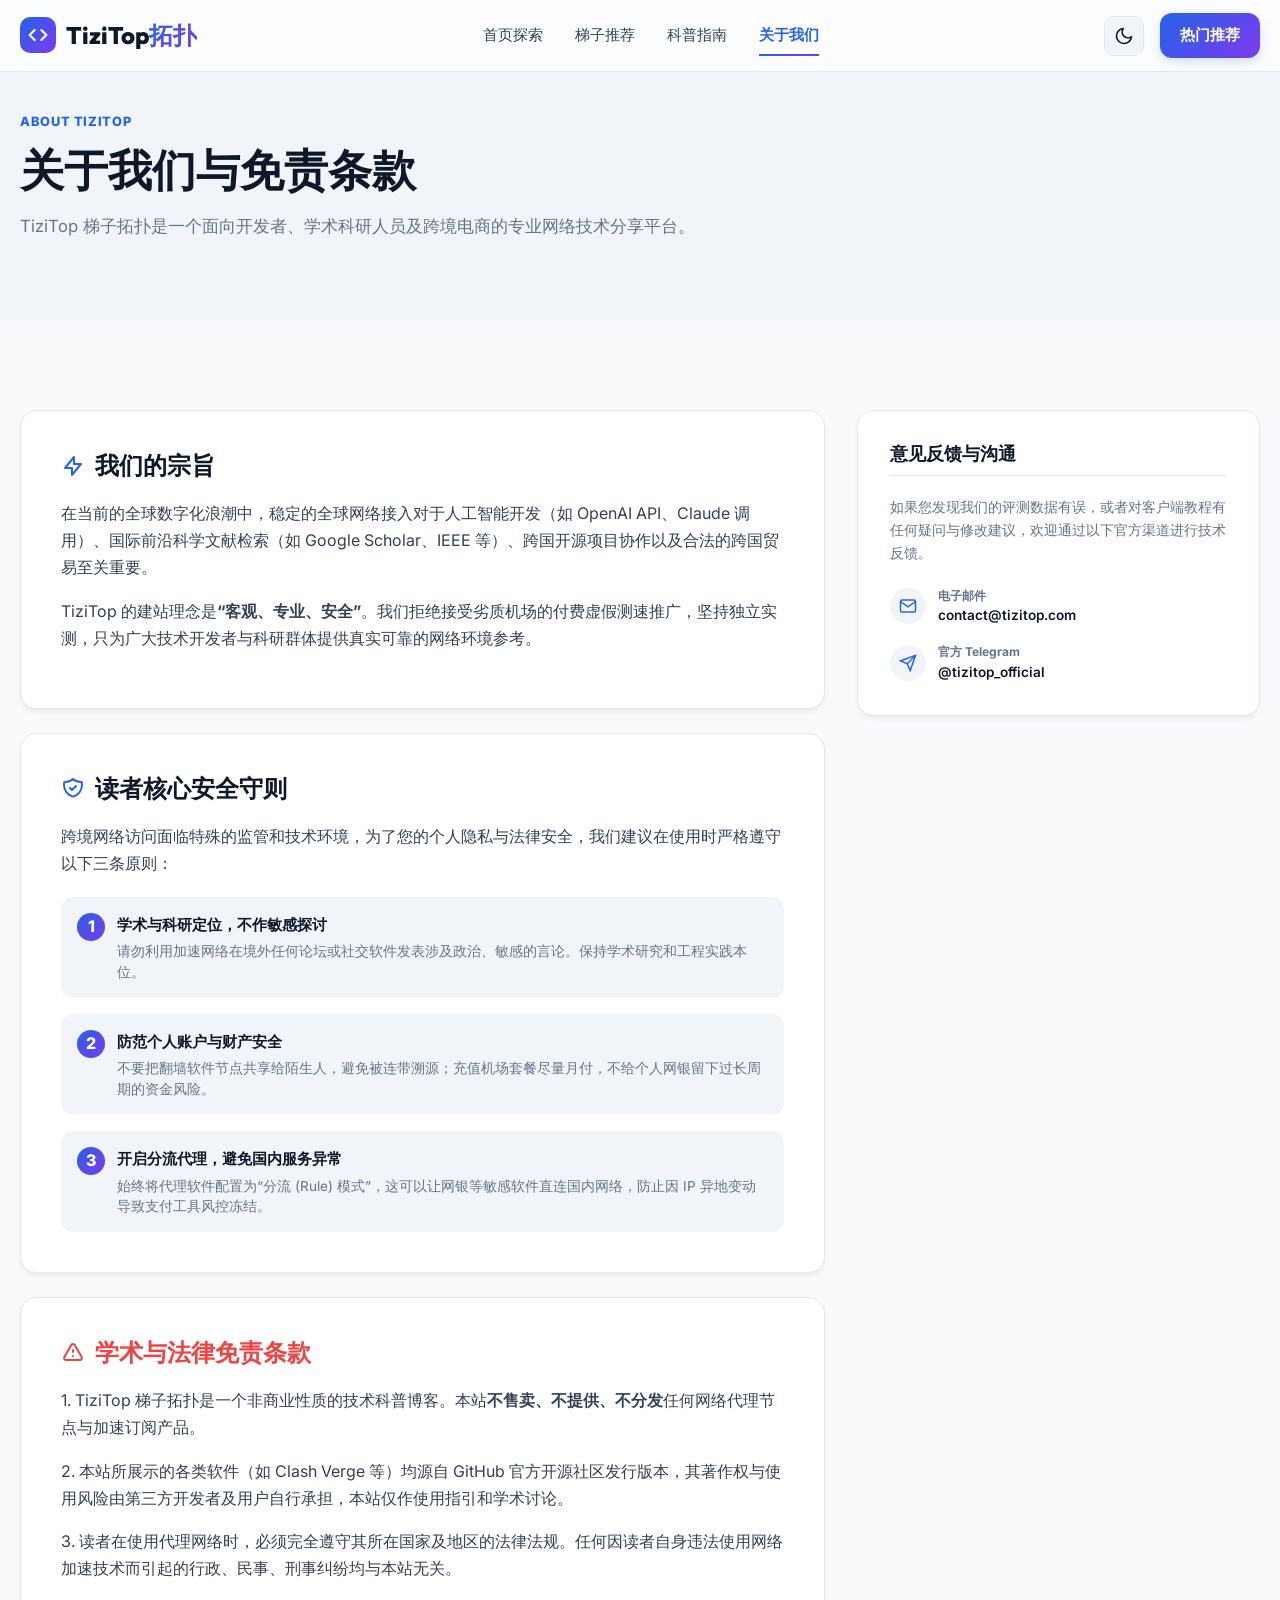
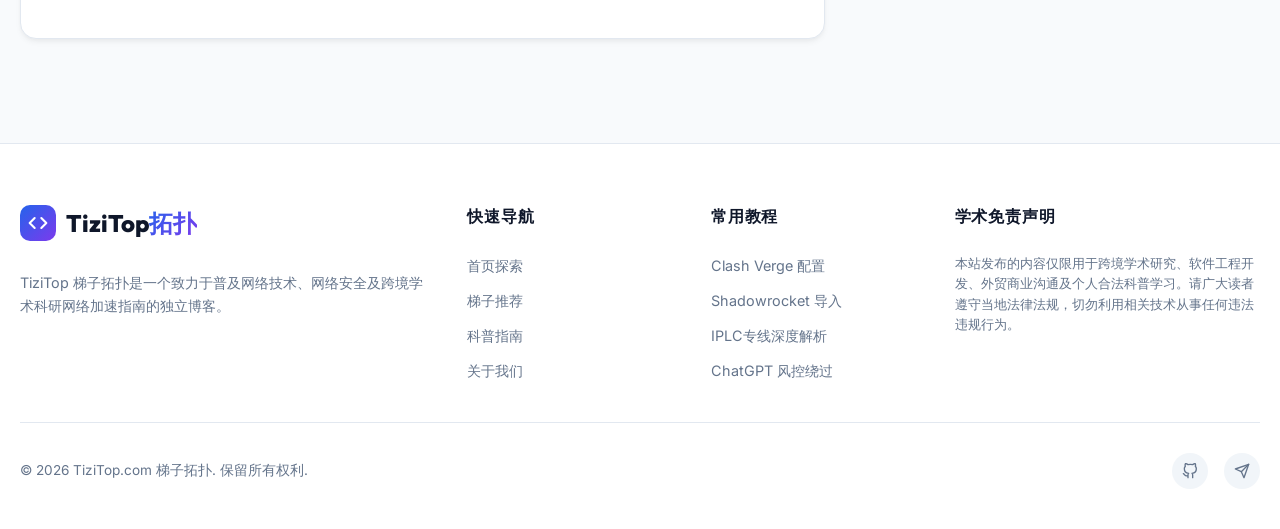
==== about.html @ eef1a784 "feat: initial commit for premium VPN recommendation and networking wiki blog template" ====
<!DOCTYPE html>
<html lang="zh-CN">
<head>
  <meta charset="UTF-8">
  <meta name="viewport" content="width=device-width, initial-scale=1.0">
  <title>关于我们与免责条款 - Tizitop 梯子拓扑</title>
  <meta name="description" content="了解 Tizitop 梯子拓扑的建站理念。查看本博客关于科研加速、网络安全的免责声明与读者安全准则。">
  
  <!-- CSS Stylesheet -->
  <link rel="stylesheet" href="css/main.css">
  <style>
    .about-grid {
      display: grid;
      grid-template-columns: 8fr 4fr;
      gap: 32px;
      margin-top: 40px;
    }
    @media (max-width: 991px) {
      .about-grid {
        grid-template-columns: 1fr;
      }
    }
    .about-content-card {
      background-color: var(--bg-secondary);
      border: 1px solid var(--border-color);
      border-radius: var(--radius-lg);
      padding: 40px;
      box-shadow: var(--card-shadow);
      margin-bottom: 24px;
    }
    .about-h2 {
      font-size: 1.5rem;
      margin-bottom: 20px;
      display: flex;
      align-items: center;
      gap: 10px;
      color: var(--text-primary);
    }
    .about-h2 svg {
      color: var(--primary);
      width: 24px;
      height: 24px;
    }
    .about-text {
      font-size: 1rem;
      line-height: 1.7;
      color: var(--text-secondary);
      margin-bottom: 16px;
    }
    .safety-item-list {
      display: flex;
      flex-direction: column;
      gap: 16px;
      margin-top: 20px;
    }
    .safety-item {
      display: flex;
      gap: 12px;
      background-color: var(--bg-tertiary);
      padding: 16px;
      border-radius: var(--radius-md);
    }
    .safety-num {
      width: 28px;
      height: 28px;
      border-radius: 50%;
      background: var(--primary-gradient);
      color: #ffffff;
      display: flex;
      align-items: center;
      justify-content: center;
      font-weight: 800;
      flex-shrink: 0;
    }
    .safety-info {
      display: flex;
      flex-direction: column;
      gap: 4px;
    }
    .safety-title {
      font-weight: 700;
      color: var(--text-primary);
      font-size: 0.95rem;
    }
    .safety-desc {
      font-size: 0.85rem;
      color: var(--text-muted);
      line-height: 1.5;
    }
    .contact-widget {
      background-color: var(--bg-secondary);
      border: 1px solid var(--border-color);
      border-radius: var(--radius-lg);
      padding: 32px;
      box-shadow: var(--card-shadow);
      position: sticky;
      top: calc(var(--header-height) + 24px);
    }
  </style>
</head>
<body>
  <!-- Header -->
  <header class="header">
    <div class="container">
      <a href="index.html" class="logo">
        <div class="logo-icon">
          <svg width="20" height="20" viewBox="0 0 24 24" fill="none" stroke="currentColor" stroke-width="2.5" stroke-linecap="round" stroke-linejoin="round">
            <polyline points="16 18 22 12 16 6"/>
            <polyline points="8 6 2 12 8 18"/>
          </svg>
        </div>
        <span>TiziTop<span class="gradient-text">拓扑</span></span>
      </a>
      
      <nav class="nav-menu" id="navMenu">
        <a href="index.html" class="nav-link">首页探索</a>
        <a href="recommend.html" class="nav-link">梯子推荐</a>
        <a href="knowledge.html" class="nav-link">科普指南</a>
        <a href="about.html" class="nav-link active">关于我们</a>
      </nav>
      
      <div class="nav-actions">
        <button class="theme-toggle" id="themeToggle" aria-label="切换主题">
          <svg class="moon-icon" viewBox="0 0 24 24" fill="none" stroke="currentColor" stroke-width="2" stroke-linecap="round" stroke-linejoin="round"><path d="M21 12.79A9 9 0 1 1 11.21 3 7 7 0 0 0 21 12.79z"/></svg>
          <svg class="sun-icon" viewBox="0 0 24 24" fill="none" stroke="currentColor" stroke-width="2" stroke-linecap="round" stroke-linejoin="round"><circle cx="12" cy="12" r="5"/><line x1="12" y1="1" x2="12" y2="3"/><line x1="12" y1="21" x2="12" y2="23"/><line x1="4.22" y1="4.22" x2="5.64" y2="5.64"/><line x1="18.36" y1="18.36" x2="19.78" y2="19.78"/><line x1="1" y1="12" x2="3" y2="12"/><line x1="21" y1="12" x2="23" y2="12"/><line x1="4.22" y1="19.78" x2="5.64" y2="18.36"/><line x1="18.36" y1="5.64" x2="19.78" y2="4.22"/></svg>
        </button>
        <a href="recommend.html" class="btn btn-primary">热门推荐</a>
        <button class="hamburger" id="hamburger" aria-label="打开菜单">
          <span></span>
          <span></span>
          <span></span>
        </button>
      </div>
    </div>
  </header>

  <!-- Title Section -->
  <section class="section-padding" style="padding-top: calc(var(--header-height) + 40px); background-color: var(--bg-tertiary);">
    <div class="container">
      <div class="section-header" style="margin-bottom: 0;">
        <span class="section-tag">About TiziTop</span>
        <h1 class="section-title" style="font-size: 2.75rem;">关于我们与免责条款</h1>
        <p class="section-desc" style="max-width: 750px;">
          TiziTop 梯子拓扑是一个面向开发者、学术科研人员及跨境电商的专业网络技术分享平台。
        </p>
      </div>
    </div>
  </section>

  <!-- Grid Container -->
  <main class="container section-padding" style="padding-top: 50px;">
    <div class="about-grid">
      
      <!-- Left side: Main About Info -->
      <section style="display: flex; flex-direction: column;">
        <!-- Card 1: Our Mission -->
        <div class="about-content-card">
          <h2 class="about-h2">
            <svg fill="none" viewBox="0 0 24 24" stroke="currentColor" stroke-width="2"><path stroke-linecap="round" stroke-linejoin="round" d="M13 10V3L4 14h7v7l9-11h-7z"/></svg>
            我们的宗旨
          </h2>
          <p class="about-text">
            在当前的全球数字化浪潮中，稳定的全球网络接入对于人工智能开发（如 OpenAI API、Claude 调用）、国际前沿科学文献检索（如 Google Scholar、IEEE 等）、跨国开源项目协作以及合法的跨国贸易至关重要。
          </p>
          <p class="about-text">
            TiziTop 的建站理念是<b>“客观、专业、安全”</b>。我们拒绝接受劣质机场的付费虚假测速推广，坚持独立实测，只为广大技术开发者与科研群体提供真实可靠的网络环境参考。
          </p>
        </div>

        <!-- Card 2: Security Checklist -->
        <div class="about-content-card">
          <h2 class="about-h2">
            <svg fill="none" viewBox="0 0 24 24" stroke="currentColor" stroke-width="2"><path stroke-linecap="round" stroke-linejoin="round" d="M9 12l2 2 4-4m5.618-4.016A11.955 11.955 0 0112 2.944a11.955 11.955 0 01-8.618 3.04A12.02 12.02 0 003 9c0 5.591 3.824 10.29 9 11.622 5.176-1.332 9-6.03 9-11.622 0-1.042-.133-2.052-.382-3.016z"/></svg>
            读者核心安全守则
          </h2>
          <p class="about-text" style="margin-bottom: 0;">
            跨境网络访问面临特殊的监管和技术环境，为了您的个人隐私与法律安全，我们建议在使用时严格遵守以下三条原则：
          </p>

          <div class="safety-item-list">
            <div class="safety-item">
              <span class="safety-num">1</span>
              <div class="safety-info">
                <span class="safety-title">学术与科研定位，不作敏感探讨</span>
                <span class="safety-desc">请勿利用加速网络在境外任何论坛或社交软件发表涉及政治、敏感的言论。保持学术研究和工程实践本位。</span>
              </div>
            </div>

            <div class="safety-item">
              <span class="safety-num">2</span>
              <div class="safety-info">
                <span class="safety-title">防范个人账户与财产安全</span>
                <span class="safety-desc">不要把翻墙软件节点共享给陌生人，避免被连带溯源；充值机场套餐尽量月付，不给个人网银留下过长周期的资金风险。</span>
              </div>
            </div>

            <div class="safety-item">
              <span class="safety-num">3</span>
              <div class="safety-info">
                <span class="safety-title">开启分流代理，避免国内服务异常</span>
                <span class="safety-desc">始终将代理软件配置为“分流 (Rule) 模式”，这可以让网银等敏感软件直连国内网络，防止因 IP 异地变动导致支付工具风控冻结。</span>
              </div>
            </div>
          </div>
        </div>

        <!-- Card 3: Legal Disclaimers -->
        <div class="about-content-card">
          <h2 class="about-h2" style="color: var(--danger);">
            <svg fill="none" viewBox="0 0 24 24" stroke="currentColor" stroke-width="2" style="color: var(--danger);"><path stroke-linecap="round" stroke-linejoin="round" d="M12 9v2m0 4h.01m-6.938 4h13.856c1.54 0 2.502-1.667 1.732-3L13.732 4c-.77-1.333-2.694-1.333-3.464 0L3.34 16c-.77 1.333.192 3 1.732 3z"/></svg>
            学术与法律免责条款
          </h2>
          <p class="about-text">
            1. TiziTop 梯子拓扑是一个非商业性质的技术科普博客。本站<b>不售卖、不提供、不分发</b>任何网络代理节点与加速订阅产品。
          </p>
          <p class="about-text">
            2. 本站所展示的各类软件（如 Clash Verge 等）均源自 GitHub 官方开源社区发行版本，其著作权与使用风险由第三方开发者及用户自行承担，本站仅作使用指引和学术讨论。
          </p>
          <p class="about-text">
            3. 读者在使用代理网络时，必须完全遵守其所在国家及地区的法律法规。任何因读者自身违法使用网络加速技术而引起的行政、民事、刑事纠纷均与本站无关。
          </p>
        </div>
      </section>

      <!-- Right side: Contact card -->
      <aside class="contact-sidebar">
        <div class="contact-widget">
          <h3 class="widget-title">意见反馈与沟通</h3>
          <p class="about-text" style="font-size: 0.85rem; color: var(--text-muted); margin-bottom: 20px;">
            如果您发现我们的评测数据有误，或者对客户端教程有任何疑问与修改建议，欢迎通过以下官方渠道进行技术反馈。
          </p>
          
          <div style="display: flex; flex-direction: column; gap: 16px;">
            <div style="display: flex; align-items: center; gap: 12px;">
              <div style="width: 36px; height: 36px; border-radius: 50%; background-color: var(--bg-tertiary); display: flex; align-items: center; justify-content: center; color: var(--primary);">
                <svg width="18" height="18" viewBox="0 0 24 24" fill="none" stroke="currentColor" stroke-width="2"><path d="M4 4h16c1.1 0 2 .9 2 2v12c0 1.1-.9 2-2 2H4c-1.1 0-2-.9-2-2V6c0-1.1.9-2 2-2z"/><polyline points="22,6 12,13 2,6"/></svg>
              </div>
              <div style="display: flex; flex-direction: column;">
                <span style="font-size: 0.75rem; color: var(--text-muted); font-weight: 700;">电子邮件</span>
                <span style="font-size: 0.85rem; color: var(--text-primary); font-weight: 600;">contact@tizitop.com</span>
              </div>
            </div>

            <div style="display: flex; align-items: center; gap: 12px;">
              <div style="width: 36px; height: 36px; border-radius: 50%; background-color: var(--bg-tertiary); display: flex; align-items: center; justify-content: center; color: var(--primary);">
                <svg width="18" height="18" viewBox="0 0 24 24" fill="none" stroke="currentColor" stroke-width="2"><line x1="22" y1="2" x2="11" y2="13"/><polygon points="22 2 15 22 11 13 2 9 22 2"/></svg>
              </div>
              <div style="display: flex; flex-direction: column;">
                <span style="font-size: 0.75rem; color: var(--text-muted); font-weight: 700;">官方 Telegram</span>
                <span style="font-size: 0.85rem; color: var(--text-primary); font-weight: 600;">@tizitop_official</span>
              </div>
            </div>
          </div>
        </div>
      </aside>

    </div>
  </main>

  <!-- Footer -->
  <footer class="footer">
    <div class="container">
      <div class="footer-grid">
        <div class="footer-col">
          <a href="index.html" class="logo" style="margin-bottom: 12px;">
            <div class="logo-icon">
              <svg width="20" height="20" viewBox="0 0 24 24" fill="none" stroke="currentColor" stroke-width="2.5" stroke-linecap="round" stroke-linejoin="round">
                <polyline points="16 18 22 12 16 6"/>
                <polyline points="8 6 2 12 8 18"/>
              </svg>
            </div>
            <span>TiziTop<span class="gradient-text">拓扑</span></span>
          </a>
          <p class="footer-col-desc">
            TiziTop 梯子拓扑是一个致力于普及网络技术、网络安全及跨境学术科研网络加速指南的独立博客。
          </p>
        </div>

        <div class="footer-col">
          <span class="footer-col-title">快速导航</span>
          <div class="footer-links">
            <a href="index.html" class="footer-link">首页探索</a>
            <a href="recommend.html" class="footer-link">梯子推荐</a>
            <a href="knowledge.html" class="footer-link">科普指南</a>
            <a href="about.html" class="footer-link">关于我们</a>
          </div>
        </div>

        <div class="footer-col">
          <span class="footer-col-title">常用教程</span>
          <div class="footer-links">
            <a href="article.html" class="footer-link">Clash Verge 配置</a>
            <a href="article.html" class="footer-link">Shadowrocket 导入</a>
            <a href="article.html" class="footer-link">IPLC专线深度解析</a>
            <a href="article.html" class="footer-link">ChatGPT 风控绕过</a>
          </div>
        </div>

        <div class="footer-col">
          <span class="footer-col-title">学术免责声明</span>
          <p class="footer-col-desc" style="font-size: 0.8rem;">
            本站发布的内容仅限用于跨境学术研究、软件工程开发、外贸商业沟通及个人合法科普学习。请广大读者遵守当地法律法规，切勿利用相关技术从事任何违法违规行为。
          </p>
        </div>
      </div>

      <div class="footer-bottom">
        <span>© 2026 TiziTop.com 梯子拓扑. 保留所有权利.</span>
        <div class="footer-socials">
          <a href="#" class="footer-social-link" aria-label="GitHub">
            <svg viewBox="0 0 24 24" fill="none" stroke="currentColor" stroke-width="2" stroke-linecap="round" stroke-linejoin="round"><path d="M9 19c-5 1.5-5-2.5-7-3m14 6v-3.87a3.37 3.37 0 0 0-.94-2.61c3.14-.35 6.44-1.54 6.44-7A5.44 5.44 0 0 0 20 4.77 5.07 5.07 0 0 0 19.91 1S18.73.65 16 2.48a13.38 13.38 0 0 0-7 0C6.27.65 5.09 1 5.09 1A5.07 5.07 0 0 0 5 4.77a5.44 5.44 0 0 0-1.5 3.78c0 5.42 3.3 6.61 6.44 7A3.37 3.37 0 0 0 9 18.13V22"/></svg>
          </a>
          <a href="#" class="footer-social-link" aria-label="Telegram">
            <svg viewBox="0 0 24 24" fill="none" stroke="currentColor" stroke-width="2" stroke-linecap="round" stroke-linejoin="round"><line x1="22" y1="2" x2="11" y2="13"/><polygon points="22 2 15 22 11 13 2 9 22 2"/></svg>
          </a>
        </div>
      </div>
    </div>
  </footer>

  <!-- Scripts -->
  <script src="js/main.js"></script>
</body>
</html>
---- css/main.css ----
/* main.css - Core Design System and Stylesheet */

/* Import Google Fonts */
@import url('https://fonts.googleapis.com/css2?family=Inter:wght@300;400;500;600;700;800&family=Outfit:wght@400;500;600;700;800;900&display=swap');

/* Theme Token Definitions */
:root {
  /* Light Theme Variables (Default) */
  --bg-primary: #f8fafc;
  --bg-secondary: #ffffff;
  --bg-tertiary: #f1f5f9;
  
  --text-primary: #0f172a;
  --text-secondary: #334155;
  --text-muted: #64748b;
  
  --border-color: #e2e8f0;
  --border-hover: #cbd5e1;
  
  --primary: #2563eb;
  --primary-hover: #1d4ed8;
  --primary-rgb: 37, 99, 235;
  --accent: #7c3aed;
  --accent-rgb: 124, 58, 237;
  --success: #10b981;
  --warning: #f59e0b;
  --danger: #ef4444;
  
  --primary-gradient: linear-gradient(135deg, #2563eb 0%, #7c3aed 100%);
  --success-gradient: linear-gradient(135deg, #059669 0%, #10b981 100%);
  
  --card-shadow: 0 4px 6px -1px rgba(0, 0, 0, 0.05), 0 2px 4px -1px rgba(0, 0, 0, 0.03);
  --card-shadow-hover: 0 20px 25px -5px rgba(0, 0, 0, 0.1), 0 10px 10px -5px rgba(0, 0, 0, 0.04);
  --glow-opacity: 0.15;
  
  --transition-fast: 0.2s cubic-bezier(0.4, 0, 0.2, 1);
  --transition-normal: 0.3s cubic-bezier(0.4, 0, 0.2, 1);
  
  --radius-sm: 8px;
  --radius-md: 12px;
  --radius-lg: 16px;
  --radius-xl: 24px;
  --radius-full: 9999px;
  
  --header-height: 72px;
}

[data-theme="dark"] {
  /* Dark Theme Variables */
  --bg-primary: #0b0f19;
  --bg-secondary: #111827;
  --bg-tertiary: #1f2937;
  
  --text-primary: #f9fafb;
  --text-secondary: #e5e7eb;
  --text-muted: #9ca3af;
  
  --border-color: #1f2937;
  --border-hover: #374151;
  
  --primary: #3b82f6;
  --primary-hover: #60a5fa;
  --primary-rgb: 59, 130, 246;
  --accent: #8b5cf6;
  --accent-rgb: 139, 92, 246;
  --success: #34d399;
  --warning: #fbbf24;
  --danger: #f87171;
  
  --primary-gradient: linear-gradient(135deg, #3b82f6 0%, #8b5cf6 100%);
  --success-gradient: linear-gradient(135deg, #10b981 0%, #34d399 100%);
  
  --card-shadow: 0 4px 6px -1px rgba(0, 0, 0, 0.5), 0 2px 4px -1px rgba(0, 0, 0, 0.3);
  --card-shadow-hover: 0 20px 25px -5px rgba(0, 0, 0, 0.6), 0 10px 10px -5px rgba(0, 0, 0, 0.4);
  --glow-opacity: 0.35;
}

/* Modern CSS Reset */
*, *::before, *::after {
  box-sizing: border-box;
  margin: 0;
  padding: 0;
}

html {
  font-size: 16px;
  scroll-behavior: smooth;
  -webkit-text-size-adjust: 100%;
}

body {
  font-family: 'Inter', system-ui, -apple-system, BlinkMacSystemFont, "Segoe UI", Roboto, sans-serif;
  background-color: var(--bg-primary);
  color: var(--text-secondary);
  line-height: 1.6;
  overflow-x: hidden;
  transition: background-color var(--transition-normal), color var(--transition-normal);
}

a {
  color: inherit;
  text-decoration: none;
  transition: color var(--transition-fast), opacity var(--transition-fast);
}

button, input, select, textarea {
  font-family: inherit;
  font-size: inherit;
  color: inherit;
  background: none;
  border: none;
  outline: none;
}

img {
  max-width: 100%;
  height: auto;
  display: block;
}

ul, ol {
  list-style: none;
}

/* Layout Utilities */
.container {
  width: 100%;
  max-width: 1280px;
  margin-left: auto;
  margin-right: auto;
  padding-left: 20px;
  padding-right: 20px;
}

.section-padding {
  padding-top: 80px;
  padding-bottom: 80px;
}

@media (max-width: 768px) {
  .section-padding {
    padding-top: 50px;
    padding-bottom: 50px;
  }
}

/* Typography Rules */
h1, h2, h3, h4, h5, h6 {
  font-family: 'Outfit', sans-serif;
  color: var(--text-primary);
  font-weight: 700;
  line-height: 1.2;
}

.gradient-text {
  background: var(--primary-gradient);
  -webkit-background-clip: text;
  -webkit-text-fill-color: transparent;
  background-clip: text;
}

/* Decorative Background Glows */
.bg-glow {
  position: absolute;
  width: 500px;
  height: 500px;
  border-radius: 50%;
  filter: blur(120px);
  z-index: -1;
  opacity: var(--glow-opacity);
  pointer-events: none;
  transition: opacity var(--transition-normal);
}

.glow-primary {
  background: radial-gradient(circle, rgba(var(--primary-rgb), 0.6) 0%, transparent 70%);
  top: -150px;
  right: -50px;
}

.glow-accent {
  background: radial-gradient(circle, rgba(var(--accent-rgb), 0.5) 0%, transparent 70%);
  top: 300px;
  left: -200px;
}

/* Header & Navigation Styles */
.header {
  position: fixed;
  top: 0;
  left: 0;
  right: 0;
  height: var(--header-height);
  background-color: rgba(var(--bg-secondary) == #ffffff ? 255, 255, 255 : 17, 24, 39, 0.75);
  backdrop-filter: blur(12px);
  -webkit-backdrop-filter: blur(12px);
  border-bottom: 1px solid var(--border-color);
  z-index: 1000;
  transition: background-color var(--transition-normal), border-color var(--transition-normal);
}

/* Custom RGB-aware transparency logic workaround */
.header {
  background-color: rgba(255, 255, 255, 0.75);
}
[data-theme="dark"] .header {
  background-color: rgba(17, 24, 39, 0.75);
}

.header .container {
  display: flex;
  align-items: center;
  justify-content: space-between;
  height: 100%;
}

.logo {
  display: flex;
  align-items: center;
  gap: 10px;
  font-family: 'Outfit', sans-serif;
  font-size: 1.5rem;
  font-weight: 800;
  color: var(--text-primary);
}

.logo-icon {
  width: 36px;
  height: 36px;
  border-radius: 10px;
  background: var(--primary-gradient);
  display: flex;
  align-items: center;
  justify-content: center;
  color: #ffffff;
}

.nav-menu {
  display: flex;
  align-items: center;
  gap: 32px;
}

.nav-link {
  font-size: 0.95rem;
  font-weight: 500;
  color: var(--text-secondary);
  position: relative;
  padding: 8px 0;
}

.nav-link:hover {
  color: var(--primary);
}

.nav-link::after {
  content: '';
  position: absolute;
  bottom: 0;
  left: 0;
  width: 100%;
  height: 2px;
  background: var(--primary-gradient);
  transform: scaleX(0);
  transform-origin: right;
  transition: transform var(--transition-fast);
}

.nav-link:hover::after,
.nav-link.active::after {
  transform: scaleX(1);
  transform-origin: left;
}

.nav-link.active {
  color: var(--primary);
  font-weight: 600;
}

.nav-actions {
  display: flex;
  align-items: center;
  gap: 16px;
}

/* Theme Toggle Button */
.theme-toggle {
  width: 40px;
  height: 40px;
  border-radius: 10px;
  background-color: var(--bg-tertiary);
  border: 1px solid var(--border-color);
  color: var(--text-primary);
  display: flex;
  align-items: center;
  justify-content: center;
  cursor: pointer;
  transition: all var(--transition-fast);
}

.theme-toggle:hover {
  border-color: var(--border-hover);
  background-color: var(--bg-secondary);
  transform: translateY(-2px);
}

.theme-toggle svg {
  width: 20px;
  height: 20px;
}

.theme-toggle .sun-icon {
  display: none;
}

[data-theme="dark"] .theme-toggle .moon-icon {
  display: none;
}

[data-theme="dark"] .theme-toggle .sun-icon {
  display: block;
}

/* CTA Button */
.btn {
  display: inline-flex;
  align-items: center;
  justify-content: center;
  gap: 8px;
  font-size: 0.95rem;
  font-weight: 600;
  padding: 10px 20px;
  border-radius: var(--radius-md);
  transition: all var(--transition-fast);
  cursor: pointer;
  white-space: nowrap;
}

.btn-primary {
  background: var(--primary-gradient);
  color: #ffffff;
  box-shadow: 0 4px 12px rgba(37, 99, 235, 0.2);
}

.btn-primary:hover {
  box-shadow: 0 6px 16px rgba(37, 99, 235, 0.35);
  transform: translateY(-2px);
}

.btn-secondary {
  background-color: var(--bg-tertiary);
  color: var(--text-primary);
  border: 1px solid var(--border-color);
}

.btn-secondary:hover {
  background-color: var(--bg-secondary);
  border-color: var(--border-hover);
  transform: translateY(-2px);
}

/* Hamburger mobile menu button */
.hamburger {
  display: none;
  flex-direction: column;
  justify-content: space-between;
  width: 24px;
  height: 18px;
  cursor: pointer;
  z-index: 1100;
}

.hamburger span {
  width: 100%;
  height: 2px;
  background-color: var(--text-primary);
  border-radius: 2px;
  transition: all var(--transition-fast);
}

/* Mobile responsive navigation styles */
@media (max-width: 991px) {
  .hamburger {
    display: flex;
  }
  
  .nav-menu {
    position: fixed;
    top: 0;
    right: -100%;
    width: 300px;
    height: 100vh;
    background-color: var(--bg-secondary);
    border-left: 1px solid var(--border-color);
    flex-direction: column;
    align-items: flex-start;
    padding: calc(var(--header-height) + 40px) 40px 40px;
    gap: 24px;
    z-index: 999;
    transition: right var(--transition-normal);
    box-shadow: -10px 0 30px rgba(0, 0, 0, 0.1);
  }
  
  .nav-menu.active {
    right: 0;
  }
  
  .hamburger.active span:nth-child(1) {
    transform: translateY(8px) rotate(45deg);
  }
  
  .hamburger.active span:nth-child(2) {
    opacity: 0;
  }
  
  .hamburger.active span:nth-child(3) {
    transform: translateY(-8px) rotate(-45deg);
  }
}

/* Hero Section Styles */
.hero {
  position: relative;
  padding-top: calc(var(--header-height) + 60px);
  padding-bottom: 80px;
  text-align: center;
  overflow: hidden;
}

.hero-tag {
  display: inline-flex;
  align-items: center;
  gap: 8px;
  font-size: 0.85rem;
  font-weight: 700;
  padding: 6px 16px;
  border-radius: var(--radius-full);
  background-color: rgba(var(--primary-rgb), 0.1);
  color: var(--primary);
  margin-bottom: 24px;
  border: 1px solid rgba(var(--primary-rgb), 0.15);
}

.hero-title {
  font-size: 3.5rem;
  font-weight: 900;
  letter-spacing: -0.03em;
  margin-bottom: 24px;
  line-height: 1.15;
}

@media (max-width: 768px) {
  .hero-title {
    font-size: 2.25rem;
  }
}

.hero-desc {
  max-width: 680px;
  margin-left: auto;
  margin-right: auto;
  font-size: 1.125rem;
  color: var(--text-secondary);
  line-height: 1.7;
  margin-bottom: 40px;
}

.hero-search-wrapper {
  max-width: 580px;
  margin: 0 auto 48px;
  position: relative;
  background-color: var(--bg-secondary);
  border: 1px solid var(--border-color);
  border-radius: var(--radius-lg);
  padding: 8px 8px 8px 24px;
  display: flex;
  align-items: center;
  gap: 12px;
  box-shadow: var(--card-shadow);
  transition: all var(--transition-fast);
}

.hero-search-wrapper:focus-within {
  border-color: var(--primary);
  box-shadow: 0 0 0 4px rgba(var(--primary-rgb), 0.15), var(--card-shadow-hover);
}

.hero-search-wrapper svg {
  color: var(--text-muted);
  flex-shrink: 0;
}

.hero-search-input {
  flex-grow: 1;
  font-weight: 500;
  color: var(--text-primary);
  width: 100%;
}

.hero-search-input::placeholder {
  color: var(--text-muted);
}

.hero-stats {
  display: flex;
  justify-content: center;
  flex-wrap: wrap;
  gap: 48px;
  margin-top: 48px;
}

@media (max-width: 480px) {
  .hero-stats {
    gap: 24px;
  }
}

.stat-item {
  display: flex;
  flex-direction: column;
  align-items: center;
}

.stat-num {
  font-family: 'Outfit', sans-serif;
  font-size: 2rem;
  font-weight: 800;
  color: var(--text-primary);
  line-height: 1;
  margin-bottom: 8px;
}

.stat-label {
  font-size: 0.85rem;
  color: var(--text-muted);
  font-weight: 600;
}

/* Bento Grid System Section */
.bento-grid {
  display: grid;
  grid-template-columns: repeat(12, 1fr);
  gap: 24px;
  margin-top: 40px;
}

.bento-card {
  background-color: var(--bg-secondary);
  border: 1px solid var(--border-color);
  border-radius: var(--radius-lg);
  padding: 32px;
  position: relative;
  overflow: hidden;
  box-shadow: var(--card-shadow);
  transition: all var(--transition-normal);
  display: flex;
  flex-direction: column;
}

.bento-card:hover {
  transform: translateY(-4px);
  border-color: var(--border-hover);
  box-shadow: var(--card-shadow-hover);
}

.bento-card::before {
  content: '';
  position: absolute;
  top: 0;
  left: 0;
  width: 100%;
  height: 4px;
  background: var(--primary-gradient);
  opacity: 0;
  transition: opacity var(--transition-fast);
}

.bento-card:hover::before {
  opacity: 1;
}

/* Bento Sizing Combinations */
.col-12 { grid-column: span 12; }
.col-8 { grid-column: span 8; }
.col-6 { grid-column: span 6; }
.col-4 { grid-column: span 4; }

@media (max-width: 991px) {
  .col-8, .col-6, .col-4 {
    grid-column: span 12;
  }
}

.bento-icon {
  width: 48px;
  height: 48px;
  border-radius: 12px;
  background-color: var(--bg-tertiary);
  color: var(--primary);
  display: flex;
  align-items: center;
  justify-content: center;
  margin-bottom: 24px;
  transition: all var(--transition-fast);
}

.bento-card:hover .bento-icon {
  background: var(--primary-gradient);
  color: #ffffff;
  transform: scale(1.1);
}

.bento-icon svg {
  width: 24px;
  height: 24px;
}

.bento-title {
  font-size: 1.35rem;
  margin-bottom: 12px;
}

.bento-desc {
  font-size: 0.95rem;
  color: var(--text-muted);
  margin-bottom: 24px;
  flex-grow: 1;
}

.bento-link {
  display: inline-flex;
  align-items: center;
  gap: 8px;
  font-weight: 700;
  font-size: 0.9rem;
  color: var(--primary);
  margin-top: auto;
}

.bento-link svg {
  transition: transform var(--transition-fast);
}

.bento-card:hover .bento-link svg {
  transform: translateX(4px);
}

/* Specific Bento Cards layout additions */
.bento-glow-spot {
  position: absolute;
  top: -10%;
  right: -10%;
  width: 150px;
  height: 150px;
  background: var(--primary-gradient);
  filter: blur(40px);
  opacity: 0.1;
  border-radius: 50%;
  pointer-events: none;
}

.clients-mini-grid {
  display: grid;
  grid-template-columns: repeat(4, 1fr);
  gap: 12px;
  width: 100%;
}

@media (max-width: 480px) {
  .clients-mini-grid {
    grid-template-columns: repeat(2, 1fr);
  }
}

.mini-client-card {
  background-color: var(--bg-tertiary);
  border: 1px solid var(--border-color);
  border-radius: var(--radius-md);
  padding: 16px 12px;
  display: flex;
  flex-direction: column;
  align-items: center;
  gap: 8px;
  text-align: center;
  transition: all var(--transition-fast);
}

.mini-client-card:hover {
  background-color: var(--bg-secondary);
  border-color: var(--primary);
  transform: translateY(-2px);
}

.mini-client-card svg {
  width: 20px;
  height: 20px;
  color: var(--text-secondary);
}

.mini-client-card:hover svg {
  color: var(--primary);
}

.mini-client-name {
  font-size: 0.75rem;
  font-weight: 700;
  color: var(--text-primary);
}

/* VPN / Airport Comparison Table (Premium style) */
.section-header {
  margin-bottom: 48px;
  text-align: left;
}

.section-tag {
  font-size: 0.8rem;
  font-weight: 800;
  letter-spacing: 0.05em;
  text-transform: uppercase;
  color: var(--primary);
  display: block;
  margin-bottom: 12px;
}

.section-title {
  font-size: 2.25rem;
  font-weight: 800;
  margin-bottom: 16px;
}

.section-desc {
  font-size: 1.05rem;
  color: var(--text-muted);
  max-width: 600px;
}

.table-filter-bar {
  display: flex;
  justify-content: space-between;
  align-items: center;
  margin-bottom: 24px;
  flex-wrap: wrap;
  gap: 16px;
}

.filter-btn-group {
  display: flex;
  background-color: var(--bg-secondary);
  border: 1px solid var(--border-color);
  padding: 4px;
  border-radius: var(--radius-md);
  gap: 4px;
}

.filter-tab {
  padding: 8px 16px;
  font-size: 0.875rem;
  font-weight: 600;
  border-radius: var(--radius-sm);
  color: var(--text-secondary);
  cursor: pointer;
  transition: all var(--transition-fast);
}

.filter-tab:hover {
  color: var(--text-primary);
}

.filter-tab.active {
  background-color: var(--bg-tertiary);
  color: var(--primary);
}

.sort-select-wrapper {
  display: flex;
  align-items: center;
  gap: 8px;
}

.sort-select-label {
  font-size: 0.875rem;
  font-weight: 600;
  color: var(--text-muted);
}

.sort-select {
  background-color: var(--bg-secondary);
  border: 1px solid var(--border-color);
  padding: 8px 32px 8px 16px;
  border-radius: var(--radius-md);
  font-size: 0.875rem;
  font-weight: 600;
  color: var(--text-primary);
  cursor: pointer;
  appearance: none;
  -webkit-appearance: none;
  background-image: url("data:image/svg+xml,%3Csvg xmlns='http://www.w3.org/2000/svg' fill='none' viewBox='0 0 24 24' stroke='%2364748b' stroke-width='2.5'%3E%3Cpath stroke-linecap='round' stroke-linejoin='round' d='M19.5 8.25l-7.5 7.5-7.5-7.5'/%3E%3C/svg%3E");
  background-repeat: no-repeat;
  background-position: right 12px center;
  background-size: 16px;
}

.sort-select:hover {
  border-color: var(--border-hover);
}

/* Grid layout for comparison items to look premium and different than normal tabular data */
.comp-list {
  display: flex;
  flex-direction: column;
  gap: 16px;
}

.comp-item {
  background-color: var(--bg-secondary);
  border: 1px solid var(--border-color);
  border-radius: var(--radius-lg);
  padding: 24px;
  display: grid;
  grid-template-columns: 2.5fr 1.5fr 1.5fr 1.5fr 1.5fr 2fr;
  align-items: center;
  gap: 20px;
  box-shadow: var(--card-shadow);
  transition: all var(--transition-fast);
}

.comp-item:hover {
  border-color: var(--primary);
  box-shadow: var(--card-shadow-hover);
  transform: scale(1.005);
}

@media (max-width: 991px) {
  .comp-item {
    grid-template-columns: repeat(3, 1fr);
    gap: 16px;
  }
}

@media (max-width: 576px) {
  .comp-item {
    grid-template-columns: 1fr;
    gap: 12px;
    padding: 20px;
  }
}

/* Item details inside comparison deck */
.comp-brand {
  display: flex;
  align-items: center;
  gap: 16px;
}

.comp-badge {
  width: 48px;
  height: 48px;
  border-radius: 12px;
  background: var(--primary-gradient);
  color: #ffffff;
  font-family: 'Outfit', sans-serif;
  font-size: 1.25rem;
  font-weight: 800;
  display: flex;
  align-items: center;
  justify-content: center;
}

.comp-brand-info {
  display: flex;
  flex-direction: column;
}

.comp-name {
  font-size: 1.1rem;
  font-weight: 800;
  color: var(--text-primary);
  margin-bottom: 4px;
}

.comp-tags {
  display: flex;
  gap: 6px;
  flex-wrap: wrap;
}

.comp-tag {
  font-size: 0.65rem;
  font-weight: 700;
  padding: 2px 8px;
  border-radius: var(--radius-full);
  background-color: var(--bg-tertiary);
  color: var(--text-muted);
}

.comp-tag-featured {
  background-color: rgba(var(--primary-rgb), 0.1);
  color: var(--primary);
}

.comp-meta-item {
  display: flex;
  flex-direction: column;
  gap: 4px;
}

@media (max-width: 991px) {
  .comp-meta-item {
    background-color: var(--bg-tertiary);
    padding: 12px;
    border-radius: var(--radius-md);
  }
}

.comp-meta-label {
  font-size: 0.75rem;
  font-weight: 700;
  color: var(--text-muted);
}

.comp-meta-val {
  font-size: 0.95rem;
  font-weight: 700;
  color: var(--text-primary);
}

.comp-rating-wrapper {
  display: flex;
  align-items: center;
  gap: 6px;
}

.comp-stars {
  color: var(--warning);
  display: flex;
  gap: 2px;
}

.comp-stars svg {
  width: 14px;
  height: 14px;
  fill: currentColor;
}

.comp-score {
  font-size: 0.95rem;
  font-weight: 800;
  color: var(--text-primary);
}

.comp-speed-meter {
  width: 100%;
  height: 6px;
  background-color: var(--border-color);
  border-radius: var(--radius-full);
  overflow: hidden;
  margin-top: 4px;
}

.comp-speed-fill {
  height: 100%;
  background: var(--primary-gradient);
  border-radius: var(--radius-full);
}

.comp-actions {
  display: flex;
  flex-direction: column;
  gap: 8px;
  align-items: stretch;
}

@media (max-width: 991px) {
  .comp-actions {
    grid-column: span 3;
    flex-direction: row;
  }
}

@media (max-width: 576px) {
  .comp-actions {
    grid-column: span 1;
    flex-direction: column;
  }
}

.pulse-indicator {
  display: inline-block;
  width: 8px;
  height: 8px;
  border-radius: 50%;
  background-color: var(--success);
  box-shadow: 0 0 0 0 rgba(16, 185, 129, 0.4);
  animation: pulse-green 2s infinite;
  margin-right: 6px;
}

@keyframes pulse-green {
  0% {
    transform: scale(0.95);
    box-shadow: 0 0 0 0 rgba(16, 185, 129, 0.7);
  }
  70% {
    transform: scale(1);
    box-shadow: 0 0 0 6px rgba(16, 185, 129, 0);
  }
  100% {
    transform: scale(0.95);
    box-shadow: 0 0 0 0 rgba(16, 185, 129, 0);
  }
}

/* Wiki Grid Styles */
.wiki-grid {
  display: grid;
  grid-template-columns: repeat(3, 1fr);
  gap: 24px;
}

@media (max-width: 991px) {
  .wiki-grid {
    grid-template-columns: repeat(2, 1fr);
  }
}

@media (max-width: 768px) {
  .wiki-grid {
    grid-template-columns: 1fr;
  }
}

.wiki-card {
  background-color: var(--bg-secondary);
  border: 1px solid var(--border-color);
  border-radius: var(--radius-lg);
  padding: 24px;
  box-shadow: var(--card-shadow);
  transition: all var(--transition-normal);
  display: flex;
  flex-direction: column;
}

.wiki-card:hover {
  transform: translateY(-4px);
  border-color: var(--primary);
  box-shadow: var(--card-shadow-hover);
}

.wiki-tag {
  font-size: 0.75rem;
  font-weight: 700;
  color: var(--accent);
  margin-bottom: 12px;
  text-transform: uppercase;
}

.wiki-title {
  font-size: 1.15rem;
  margin-bottom: 12px;
  line-height: 1.4;
}

.wiki-desc {
  font-size: 0.9rem;
  color: var(--text-muted);
  line-height: 1.5;
  margin-bottom: 20px;
  flex-grow: 1;
}

.wiki-meta {
  display: flex;
  justify-content: space-between;
  align-items: center;
  font-size: 0.8rem;
  color: var(--text-muted);
  border-top: 1px solid var(--border-color);
  padding-top: 16px;
  margin-top: auto;
}

/* FAQ / Accordion Section Styles */
.faq-list {
  max-width: 800px;
  margin: 0 auto;
  display: flex;
  flex-direction: column;
  gap: 16px;
}

.faq-item {
  background-color: var(--bg-secondary);
  border: 1px solid var(--border-color);
  border-radius: var(--radius-md);
  overflow: hidden;
  transition: all var(--transition-fast);
}

.faq-item:hover {
  border-color: var(--border-hover);
}

.faq-header {
  padding: 20px 24px;
  display: flex;
  justify-content: space-between;
  align-items: center;
  cursor: pointer;
  user-select: none;
}

.faq-title {
  font-size: 1.05rem;
  font-weight: 700;
  color: var(--text-primary);
}

.faq-icon-wrapper {
  width: 24px;
  height: 24px;
  display: flex;
  align-items: center;
  justify-content: center;
  color: var(--text-muted);
  transition: transform var(--transition-fast);
}

.faq-icon-wrapper svg {
  width: 18px;
  height: 18px;
}

.faq-content {
  padding: 0 24px;
  max-height: 0;
  overflow: hidden;
  transition: max-height var(--transition-normal) ease-out, padding var(--transition-normal) ease-out;
  color: var(--text-secondary);
  font-size: 0.95rem;
  border-top: 0px solid transparent;
}

.faq-item.active {
  border-color: var(--primary);
}

.faq-item.active .faq-icon-wrapper {
  transform: rotate(180deg);
  color: var(--primary);
}

.faq-item.active .faq-content {
  padding-bottom: 24px;
  border-top-color: var(--border-color);
}

/* Detailed Article Detail Page Styles */
.article-container {
  display: grid;
  grid-template-columns: 8fr 4fr;
  gap: 40px;
  margin-top: 40px;
}

@media (max-width: 991px) {
  .article-container {
    grid-template-columns: 1fr;
  }
}

.article-main {
  background-color: var(--bg-secondary);
  border: 1px solid var(--border-color);
  border-radius: var(--radius-lg);
  padding: 48px;
  box-shadow: var(--card-shadow);
}

@media (max-width: 768px) {
  .article-main {
    padding: 24px;
  }
}

.article-header {
  border-bottom: 1px solid var(--border-color);
  padding-bottom: 32px;
  margin-bottom: 32px;
}

.article-category {
  font-size: 0.85rem;
  font-weight: 700;
  color: var(--primary);
  text-transform: uppercase;
  margin-bottom: 16px;
  display: block;
}

.article-title {
  font-size: 2.5rem;
  font-weight: 800;
  margin-bottom: 20px;
  line-height: 1.25;
}

.article-meta-info {
  display: flex;
  flex-wrap: wrap;
  align-items: center;
  gap: 20px;
  font-size: 0.875rem;
  color: var(--text-muted);
}

.article-author {
  display: flex;
  align-items: center;
  gap: 8px;
  font-weight: 600;
  color: var(--text-primary);
}

.article-author-img {
  width: 28px;
  height: 28px;
  border-radius: 50%;
  background-color: var(--primary);
  color: #ffffff;
  display: flex;
  align-items: center;
  justify-content: center;
  font-size: 0.75rem;
}

/* Rich Typography inside Articles */
.article-body {
  font-size: 1.05rem;
  line-height: 1.8;
  color: var(--text-secondary);
}

.article-body h2 {
  font-size: 1.75rem;
  margin-top: 40px;
  margin-bottom: 20px;
  padding-bottom: 8px;
  border-bottom: 2px solid var(--border-color);
}

.article-body h3 {
  font-size: 1.35rem;
  margin-top: 32px;
  margin-bottom: 16px;
}

.article-body p {
  margin-bottom: 24px;
}

.article-body strong {
  color: var(--text-primary);
}

.article-body code {
  font-family: Consolas, Monaco, 'Andale Mono', monospace;
  background-color: var(--bg-tertiary);
  padding: 2px 6px;
  border-radius: var(--radius-sm);
  font-size: 0.9em;
  color: var(--accent);
}

.article-body pre {
  background-color: var(--bg-primary);
  border: 1px solid var(--border-color);
  padding: 20px;
  border-radius: var(--radius-md);
  overflow-x: auto;
  margin-bottom: 24px;
}

.article-body pre code {
  background-color: transparent;
  padding: 0;
  border-radius: 0;
  color: var(--text-primary);
}

.article-body ul {
  list-style: disc;
  margin-left: 24px;
  margin-bottom: 24px;
}

.article-body ul li {
  margin-bottom: 8px;
}

/* Callout Box styling inside articles */
.callout {
  background-color: var(--bg-tertiary);
  border-left: 4px solid var(--primary);
  padding: 20px 24px;
  border-radius: 0 var(--radius-md) var(--radius-md) 0;
  margin-bottom: 28px;
}

.callout-title {
  font-weight: 700;
  color: var(--text-primary);
  margin-bottom: 8px;
  display: flex;
  align-items: center;
  gap: 8px;
}

.callout-warning {
  border-left-color: var(--danger);
  background-color: rgba(239, 68, 68, 0.05);
}

.callout-warning .callout-title {
  color: var(--danger);
}

.callout-tip {
  border-left-color: var(--success);
  background-color: rgba(16, 185, 129, 0.05);
}

.callout-tip .callout-title {
  color: var(--success);
}

/* Article Page Sidebar with Table of Contents */
.article-sidebar {
  display: flex;
  flex-direction: column;
  gap: 28px;
}

.sidebar-widget {
  background-color: var(--bg-secondary);
  border: 1px solid var(--border-color);
  border-radius: var(--radius-lg);
  padding: 28px;
  box-shadow: var(--card-shadow);
}

.sidebar-widget-sticky {
  position: sticky;
  top: calc(var(--header-height) + 24px);
}

.widget-title {
  font-size: 1.15rem;
  font-weight: 800;
  margin-bottom: 20px;
  padding-bottom: 10px;
  border-bottom: 1px solid var(--border-color);
}

.toc-list {
  display: flex;
  flex-direction: column;
  gap: 12px;
}

.toc-item a {
  font-size: 0.9rem;
  font-weight: 500;
  color: var(--text-muted);
  display: block;
  border-left: 2px solid transparent;
  padding-left: 12px;
}

.toc-item a:hover {
  color: var(--primary);
  border-left-color: var(--border-hover);
}

.toc-item.active a {
  color: var(--primary);
  font-weight: 700;
  border-left-color: var(--primary);
}

.toc-h3 {
  padding-left: 12px;
}

/* Reading Progress Bar */
.progress-bar-container {
  position: fixed;
  top: var(--header-height);
  left: 0;
  width: 100%;
  height: 3px;
  background-color: transparent;
  z-index: 1001;
}

.progress-bar-fill {
  height: 100%;
  width: 0%;
  background: var(--primary-gradient);
  transition: width 0.1s ease-out;
}

/* Footer Section */
.footer {
  background-color: var(--bg-secondary);
  border-top: 1px solid var(--border-color);
  padding-top: 60px;
  padding-bottom: 40px;
  color: var(--text-secondary);
  transition: background-color var(--transition-normal), border-color var(--transition-normal);
}

.footer-grid {
  display: grid;
  grid-template-columns: 2fr 1fr 1fr 1.5fr;
  gap: 40px;
  margin-bottom: 40px;
}

@media (max-width: 991px) {
  .footer-grid {
    grid-template-columns: repeat(2, 1fr);
  }
}

@media (max-width: 576px) {
  .footer-grid {
    grid-template-columns: 1fr;
  }
}

.footer-col {
  display: flex;
  flex-direction: column;
  gap: 16px;
}

.footer-col-title {
  font-size: 1rem;
  font-weight: 700;
  color: var(--text-primary);
  text-transform: uppercase;
  letter-spacing: 0.05em;
  margin-bottom: 8px;
}

.footer-col-desc {
  font-size: 0.9rem;
  color: var(--text-muted);
  line-height: 1.6;
}

.footer-links {
  display: flex;
  flex-direction: column;
  gap: 12px;
}

.footer-link {
  font-size: 0.9rem;
  color: var(--text-muted);
}

.footer-link:hover {
  color: var(--primary);
}

.footer-bottom {
  border-top: 1px solid var(--border-color);
  padding-top: 30px;
  display: flex;
  justify-content: space-between;
  align-items: center;
  flex-wrap: wrap;
  gap: 16px;
  font-size: 0.85rem;
  color: var(--text-muted);
}

.footer-socials {
  display: flex;
  gap: 16px;
}

.footer-social-link {
  width: 36px;
  height: 36px;
  border-radius: 50%;
  background-color: var(--bg-tertiary);
  display: flex;
  align-items: center;
  justify-content: center;
  transition: all var(--transition-fast);
}

.footer-social-link:hover {
  background-color: var(--primary);
  color: #ffffff;
  transform: translateY(-2px);
}

.footer-social-link svg {
  width: 16px;
  height: 16px;
}

/* Tag filter button styling */
.tags-container {
  display: flex;
  flex-wrap: wrap;
  gap: 8px;
  margin-bottom: 24px;
}

.tag-btn {
  padding: 6px 14px;
  border-radius: var(--radius-full);
  font-size: 0.8rem;
  font-weight: 600;
  background-color: var(--bg-secondary);
  border: 1px solid var(--border-color);
  color: var(--text-secondary);
  cursor: pointer;
  transition: all var(--transition-fast);
}

.tag-btn:hover {
  border-color: var(--border-hover);
  color: var(--text-primary);
}

.tag-btn.active {
  background: var(--primary-gradient);
  border-color: transparent;
  color: #ffffff;
}
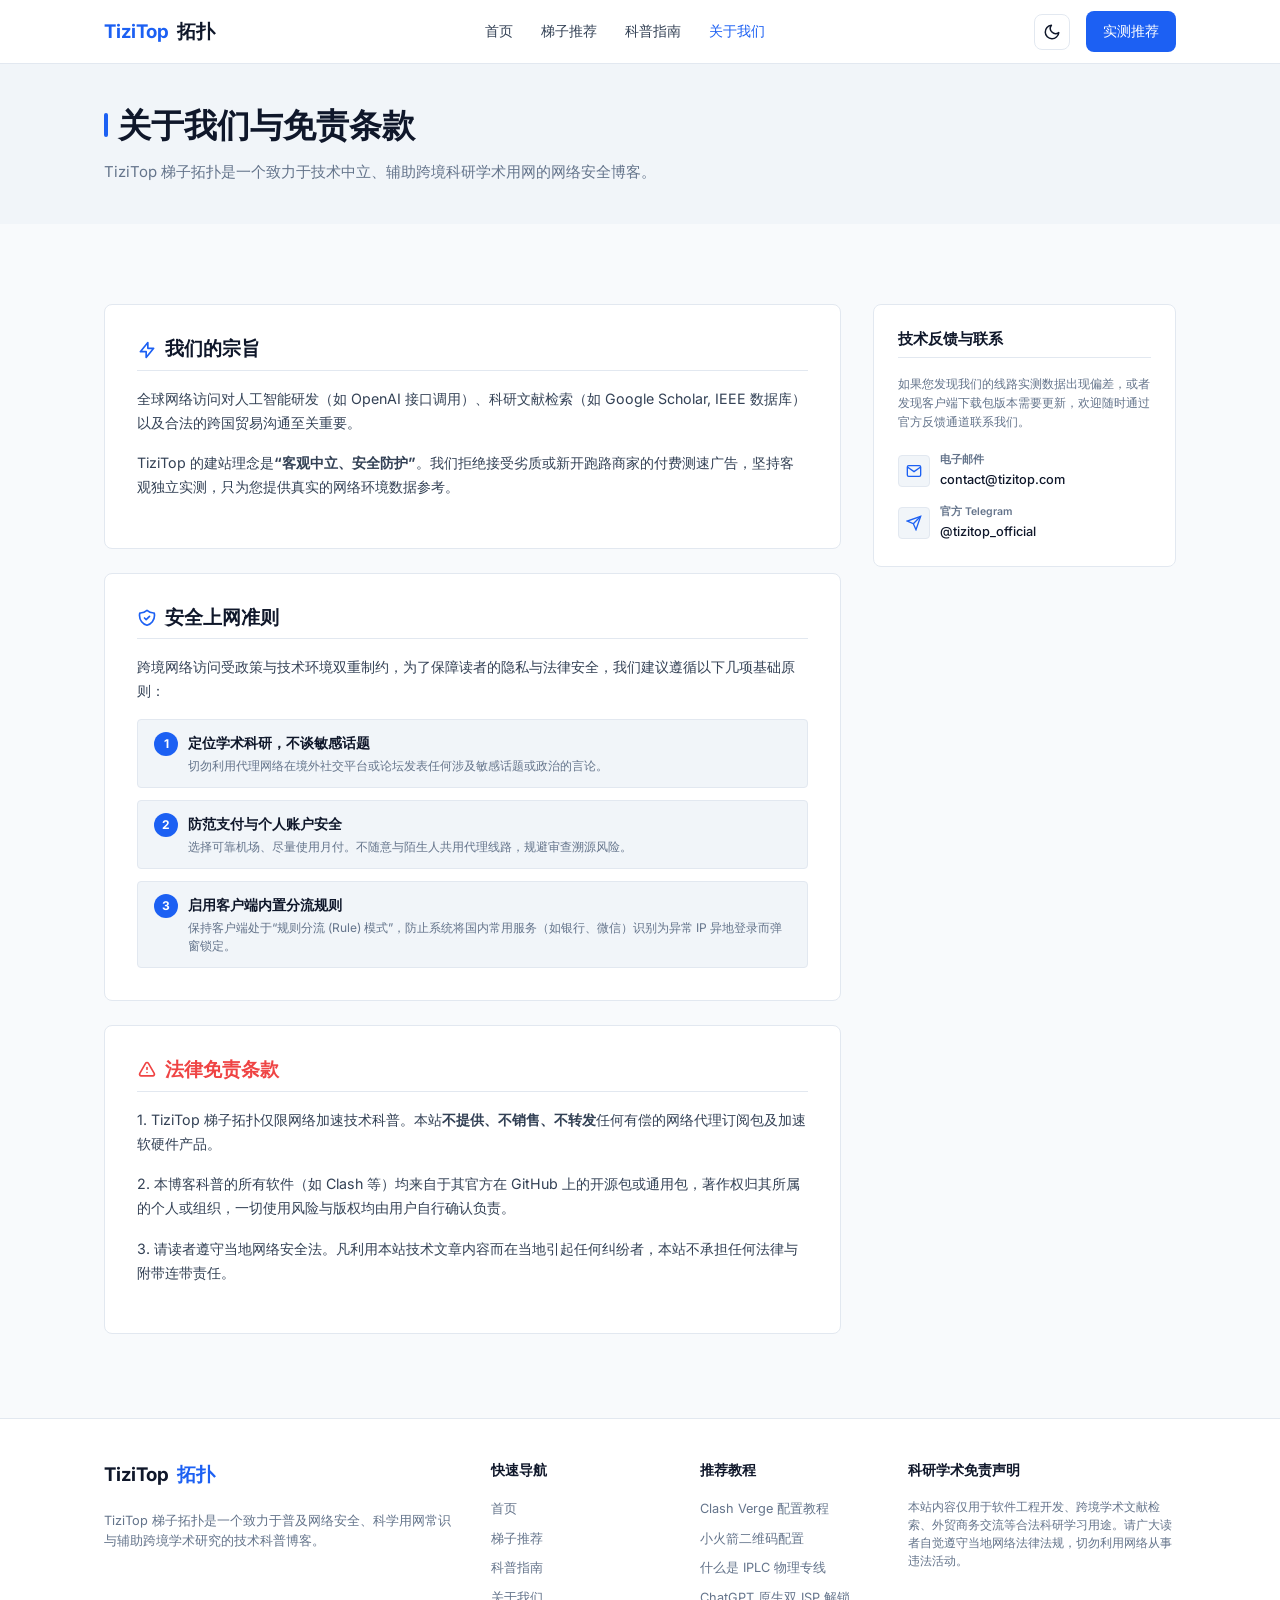
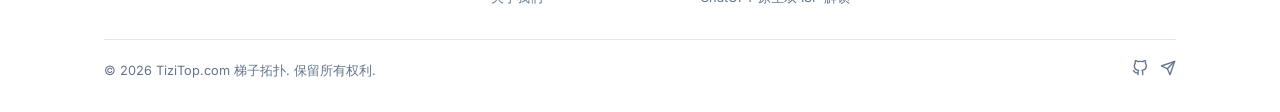
==== commit d46660fe: "feat: refactor blog template style to a clean, minimalist layout matching ermao.net and uufly.org re" ====
--- a/about.html
+++ b/about.html
@@ -4,14 +4,14 @@
   <meta charset="UTF-8">
   <meta name="viewport" content="width=device-width, initial-scale=1.0">
   <title>关于我们与免责条款 - Tizitop 梯子拓扑</title>
-  <meta name="description" content="了解 Tizitop 梯子拓扑的建站理念。查看本博客关于科研加速、网络安全的免责声明与读者安全准则。">
+  <meta name="description" content="了解 Tizitop 梯子拓扑的建站理念。查看本博客关于学术网络安全、免责声明与读者用网守则。">
   
   <!-- CSS Stylesheet -->
   <link rel="stylesheet" href="css/main.css">
   <style>
     .about-grid {
       display: grid;
-      grid-template-columns: 8fr 4fr;
+      grid-template-columns: 8.5fr 3.5fr;
       gap: 32px;
       margin-top: 40px;
     }
@@ -23,26 +23,27 @@
     .about-content-card {
       background-color: var(--bg-secondary);
       border: 1px solid var(--border-color);
-      border-radius: var(--radius-lg);
-      padding: 40px;
-      box-shadow: var(--card-shadow);
+      border-radius: var(--radius-md);
+      padding: 32px;
       margin-bottom: 24px;
     }
     .about-h2 {
-      font-size: 1.5rem;
-      margin-bottom: 20px;
+      font-size: 1.25rem;
+      margin-bottom: 16px;
       display: flex;
       align-items: center;
-      gap: 10px;
+      gap: 8px;
       color: var(--text-primary);
+      border-bottom: 1px solid var(--border-color);
+      padding-bottom: 8px;
     }
     .about-h2 svg {
       color: var(--primary);
-      width: 24px;
-      height: 24px;
+      width: 20px;
+      height: 20px;
     }
     .about-text {
-      font-size: 1rem;
+      font-size: 0.95rem;
       line-height: 1.7;
       color: var(--text-secondary);
       margin-bottom: 16px;
@@ -50,51 +51,52 @@
     .safety-item-list {
       display: flex;
       flex-direction: column;
-      gap: 16px;
-      margin-top: 20px;
+      gap: 12px;
+      margin-top: 16px;
     }
     .safety-item {
       display: flex;
-      gap: 12px;
+      gap: 10px;
       background-color: var(--bg-tertiary);
-      padding: 16px;
-      border-radius: var(--radius-md);
+      padding: 12px 16px;
+      border-radius: var(--radius-sm);
+      border: 1px solid var(--border-color);
     }
     .safety-num {
-      width: 28px;
-      height: 28px;
+      width: 24px;
+      height: 24px;
       border-radius: 50%;
-      background: var(--primary-gradient);
+      background-color: var(--primary);
       color: #ffffff;
       display: flex;
       align-items: center;
       justify-content: center;
-      font-weight: 800;
+      font-weight: 700;
       flex-shrink: 0;
+      font-size: 0.8rem;
     }
     .safety-info {
       display: flex;
       flex-direction: column;
-      gap: 4px;
+      gap: 2px;
     }
     .safety-title {
-      font-weight: 700;
+      font-weight: 600;
       color: var(--text-primary);
-      font-size: 0.95rem;
+      font-size: 0.9rem;
     }
     .safety-desc {
-      font-size: 0.85rem;
+      font-size: 0.8rem;
       color: var(--text-muted);
       line-height: 1.5;
     }
     .contact-widget {
       background-color: var(--bg-secondary);
       border: 1px solid var(--border-color);
-      border-radius: var(--radius-lg);
-      padding: 32px;
-      box-shadow: var(--card-shadow);
+      border-radius: var(--radius-md);
+      padding: 24px;
       position: sticky;
-      top: calc(var(--header-height) + 24px);
+      top: calc(var(--header-height) + 20px);
     }
   </style>
 </head>
@@ -103,17 +105,11 @@
   <header class="header">
     <div class="container">
       <a href="index.html" class="logo">
-        <div class="logo-icon">
-          <svg width="20" height="20" viewBox="0 0 24 24" fill="none" stroke="currentColor" stroke-width="2.5" stroke-linecap="round" stroke-linejoin="round">
-            <polyline points="16 18 22 12 16 6"/>
-            <polyline points="8 6 2 12 8 18"/>
-          </svg>
-        </div>
-        <span>TiziTop<span class="gradient-text">拓扑</span></span>
+        <span>TiziTop</span> 拓扑
       </a>
       
       <nav class="nav-menu" id="navMenu">
-        <a href="index.html" class="nav-link">首页探索</a>
+        <a href="index.html" class="nav-link">首页</a>
         <a href="recommend.html" class="nav-link">梯子推荐</a>
         <a href="knowledge.html" class="nav-link">科普指南</a>
         <a href="about.html" class="nav-link active">关于我们</a>
@@ -124,7 +120,7 @@
           <svg class="moon-icon" viewBox="0 0 24 24" fill="none" stroke="currentColor" stroke-width="2" stroke-linecap="round" stroke-linejoin="round"><path d="M21 12.79A9 9 0 1 1 11.21 3 7 7 0 0 0 21 12.79z"/></svg>
           <svg class="sun-icon" viewBox="0 0 24 24" fill="none" stroke="currentColor" stroke-width="2" stroke-linecap="round" stroke-linejoin="round"><circle cx="12" cy="12" r="5"/><line x1="12" y1="1" x2="12" y2="3"/><line x1="12" y1="21" x2="12" y2="23"/><line x1="4.22" y1="4.22" x2="5.64" y2="5.64"/><line x1="18.36" y1="18.36" x2="19.78" y2="19.78"/><line x1="1" y1="12" x2="3" y2="12"/><line x1="21" y1="12" x2="23" y2="12"/><line x1="4.22" y1="19.78" x2="5.64" y2="18.36"/><line x1="18.36" y1="5.64" x2="19.78" y2="4.22"/></svg>
         </button>
-        <a href="recommend.html" class="btn btn-primary">热门推荐</a>
+        <a href="recommend.html" class="btn btn-primary">实测推荐</a>
         <button class="hamburger" id="hamburger" aria-label="打开菜单">
           <span></span>
           <span></span>
@@ -135,20 +131,19 @@
   </header>
 
   <!-- Title Section -->
-  <section class="section-padding" style="padding-top: calc(var(--header-height) + 40px); background-color: var(--bg-tertiary);">
+  <section class="section-padding" style="padding-top: 40px; padding-bottom: 40px; background-color: var(--bg-tertiary);">
     <div class="container">
       <div class="section-header" style="margin-bottom: 0;">
-        <span class="section-tag">About TiziTop</span>
-        <h1 class="section-title" style="font-size: 2.75rem;">关于我们与免责条款</h1>
-        <p class="section-desc" style="max-width: 750px;">
-          TiziTop 梯子拓扑是一个面向开发者、学术科研人员及跨境电商的专业网络技术分享平台。
+        <h1 class="section-title" style="font-size: 2.20rem;">关于我们与免责条款</h1>
+        <p class="section-desc" style="max-width: 750px; margin-top: 8px;">
+          TiziTop 梯子拓扑是一个致力于技术中立、辅助跨境科研学术用网的网络安全博客。
         </p>
       </div>
     </div>
   </section>
 
   <!-- Grid Container -->
-  <main class="container section-padding" style="padding-top: 50px;">
+  <main class="container section-padding" style="padding-top: 40px;">
     <div class="about-grid">
       
       <!-- Left side: Main About Info -->
@@ -160,10 +155,10 @@
             我们的宗旨
           </h2>
           <p class="about-text">
-            在当前的全球数字化浪潮中，稳定的全球网络接入对于人工智能开发（如 OpenAI API、Claude 调用）、国际前沿科学文献检索（如 Google Scholar、IEEE 等）、跨国开源项目协作以及合法的跨国贸易至关重要。
-          </p>
-          <p class="about-text">
-            TiziTop 的建站理念是<b>“客观、专业、安全”</b>。我们拒绝接受劣质机场的付费虚假测速推广，坚持独立实测，只为广大技术开发者与科研群体提供真实可靠的网络环境参考。
+            全球网络访问对人工智能研发（如 OpenAI 接口调用）、科研文献检索（如 Google Scholar, IEEE 数据库）以及合法的跨国贸易沟通至关重要。
+          </p>
+          <p class="about-text">
+            TiziTop 的建站理念是<b>“客观中立、安全防护”</b>。我们拒绝接受劣质或新开跑路商家的付费测速广告，坚持客观独立实测，只为您提供真实的网络环境数据参考。
           </p>
         </div>
 
@@ -171,34 +166,34 @@
         <div class="about-content-card">
           <h2 class="about-h2">
             <svg fill="none" viewBox="0 0 24 24" stroke="currentColor" stroke-width="2"><path stroke-linecap="round" stroke-linejoin="round" d="M9 12l2 2 4-4m5.618-4.016A11.955 11.955 0 0112 2.944a11.955 11.955 0 01-8.618 3.04A12.02 12.02 0 003 9c0 5.591 3.824 10.29 9 11.622 5.176-1.332 9-6.03 9-11.622 0-1.042-.133-2.052-.382-3.016z"/></svg>
-            读者核心安全守则
+            安全上网准则
           </h2>
           <p class="about-text" style="margin-bottom: 0;">
-            跨境网络访问面临特殊的监管和技术环境，为了您的个人隐私与法律安全，我们建议在使用时严格遵守以下三条原则：
+            跨境网络访问受政策与技术环境双重制约，为了保障读者的隐私与法律安全，我们建议遵循以下几项基础原则：
           </p>
 
           <div class="safety-item-list">
             <div class="safety-item">
               <span class="safety-num">1</span>
               <div class="safety-info">
-                <span class="safety-title">学术与科研定位，不作敏感探讨</span>
-                <span class="safety-desc">请勿利用加速网络在境外任何论坛或社交软件发表涉及政治、敏感的言论。保持学术研究和工程实践本位。</span>
+                <span class="safety-title">定位学术科研，不谈敏感话题</span>
+                <span class="safety-desc">切勿利用代理网络在境外社交平台或论坛发表任何涉及敏感话题或政治的言论。</span>
               </div>
             </div>
 
             <div class="safety-item">
               <span class="safety-num">2</span>
               <div class="safety-info">
-                <span class="safety-title">防范个人账户与财产安全</span>
-                <span class="safety-desc">不要把翻墙软件节点共享给陌生人，避免被连带溯源；充值机场套餐尽量月付，不给个人网银留下过长周期的资金风险。</span>
+                <span class="safety-title">防范支付与个人账户安全</span>
+                <span class="safety-desc">选择可靠机场、尽量使用月付。不随意与陌生人共用代理线路，规避审查溯源风险。</span>
               </div>
             </div>
 
             <div class="safety-item">
               <span class="safety-num">3</span>
               <div class="safety-info">
-                <span class="safety-title">开启分流代理，避免国内服务异常</span>
-                <span class="safety-desc">始终将代理软件配置为“分流 (Rule) 模式”，这可以让网银等敏感软件直连国内网络，防止因 IP 异地变动导致支付工具风控冻结。</span>
+                <span class="safety-title">启用客户端内置分流规则</span>
+                <span class="safety-desc">保持客户端处于“规则分流 (Rule) 模式”，防止系统将国内常用服务（如银行、微信）识别为异常 IP 异地登录而弹窗锁定。</span>
               </div>
             </div>
           </div>
@@ -208,16 +203,16 @@
         <div class="about-content-card">
           <h2 class="about-h2" style="color: var(--danger);">
             <svg fill="none" viewBox="0 0 24 24" stroke="currentColor" stroke-width="2" style="color: var(--danger);"><path stroke-linecap="round" stroke-linejoin="round" d="M12 9v2m0 4h.01m-6.938 4h13.856c1.54 0 2.502-1.667 1.732-3L13.732 4c-.77-1.333-2.694-1.333-3.464 0L3.34 16c-.77 1.333.192 3 1.732 3z"/></svg>
-            学术与法律免责条款
+            法律免责条款
           </h2>
           <p class="about-text">
-            1. TiziTop 梯子拓扑是一个非商业性质的技术科普博客。本站<b>不售卖、不提供、不分发</b>任何网络代理节点与加速订阅产品。
-          </p>
-          <p class="about-text">
-            2. 本站所展示的各类软件（如 Clash Verge 等）均源自 GitHub 官方开源社区发行版本，其著作权与使用风险由第三方开发者及用户自行承担，本站仅作使用指引和学术讨论。
-          </p>
-          <p class="about-text">
-            3. 读者在使用代理网络时，必须完全遵守其所在国家及地区的法律法规。任何因读者自身违法使用网络加速技术而引起的行政、民事、刑事纠纷均与本站无关。
+            1. TiziTop 梯子拓扑仅限网络加速技术科普。本站<b>不提供、不销售、不转发</b>任何有偿的网络代理订阅包及加速软硬件产品。
+          </p>
+          <p class="about-text">
+            2. 本博客科普的所有软件（如 Clash 等）均来自于其官方在 GitHub 上的开源包或通用包，著作权归其所属的个人或组织，一切使用风险与版权均由用户自行确认负责。
+          </p>
+          <p class="about-text">
+            3. 请读者遵守当地网络安全法。凡利用本站技术文章内容而在当地引起任何纠纷者，本站不承担任何法律与附带连带责任。
           </p>
         </div>
       </section>
@@ -225,29 +220,29 @@
       <!-- Right side: Contact card -->
       <aside class="contact-sidebar">
         <div class="contact-widget">
-          <h3 class="widget-title">意见反馈与沟通</h3>
-          <p class="about-text" style="font-size: 0.85rem; color: var(--text-muted); margin-bottom: 20px;">
-            如果您发现我们的评测数据有误，或者对客户端教程有任何疑问与修改建议，欢迎通过以下官方渠道进行技术反馈。
+          <h3 class="widget-title">技术反馈与联系</h3>
+          <p class="about-text" style="font-size: 0.8rem; color: var(--text-muted); margin-bottom: 20px; line-height: 1.6;">
+            如果您发现我们的线路实测数据出现偏差，或者发现客户端下载包版本需要更新，欢迎随时通过官方反馈通道联系我们。
           </p>
           
-          <div style="display: flex; flex-direction: column; gap: 16px;">
-            <div style="display: flex; align-items: center; gap: 12px;">
-              <div style="width: 36px; height: 36px; border-radius: 50%; background-color: var(--bg-tertiary); display: flex; align-items: center; justify-content: center; color: var(--primary);">
-                <svg width="18" height="18" viewBox="0 0 24 24" fill="none" stroke="currentColor" stroke-width="2"><path d="M4 4h16c1.1 0 2 .9 2 2v12c0 1.1-.9 2-2 2H4c-1.1 0-2-.9-2-2V6c0-1.1.9-2 2-2z"/><polyline points="22,6 12,13 2,6"/></svg>
+          <div style="display: flex; flex-direction: column; gap: 12px;">
+            <div style="display: flex; align-items: center; gap: 10px;">
+              <div style="width: 32px; height: 32px; border-radius: var(--radius-sm); background-color: var(--bg-tertiary); display: flex; align-items: center; justify-content: center; color: var(--primary); border: 1px solid var(--border-color);">
+                <svg width="16" height="16" viewBox="0 0 24 24" fill="none" stroke="currentColor" stroke-width="2"><path d="M4 4h16c1.1 0 2 .9 2 2v12c0 1.1-.9 2-2 2H4c-1.1 0-2-.9-2-2V6c0-1.1.9-2 2-2z"/><polyline points="22,6 12,13 2,6"/></svg>
               </div>
               <div style="display: flex; flex-direction: column;">
-                <span style="font-size: 0.75rem; color: var(--text-muted); font-weight: 700;">电子邮件</span>
-                <span style="font-size: 0.85rem; color: var(--text-primary); font-weight: 600;">contact@tizitop.com</span>
-              </div>
-            </div>
-
-            <div style="display: flex; align-items: center; gap: 12px;">
-              <div style="width: 36px; height: 36px; border-radius: 50%; background-color: var(--bg-tertiary); display: flex; align-items: center; justify-content: center; color: var(--primary);">
-                <svg width="18" height="18" viewBox="0 0 24 24" fill="none" stroke="currentColor" stroke-width="2"><line x1="22" y1="2" x2="11" y2="13"/><polygon points="22 2 15 22 11 13 2 9 22 2"/></svg>
+                <span style="font-size: 0.7rem; color: var(--text-muted); font-weight: 600;">电子邮件</span>
+                <span style="font-size: 0.85rem; color: var(--text-primary); font-weight: 500;">contact@tizitop.com</span>
+              </div>
+            </div>
+
+            <div style="display: flex; align-items: center; gap: 10px;">
+              <div style="width: 32px; height: 32px; border-radius: var(--radius-sm); background-color: var(--bg-tertiary); display: flex; align-items: center; justify-content: center; color: var(--primary); border: 1px solid var(--border-color);">
+                <svg width="16" height="16" viewBox="0 0 24 24" fill="none" stroke="currentColor" stroke-width="2"><line x1="22" y1="2" x2="11" y2="13"/><polygon points="22 2 15 22 11 13 2 9 22 2"/></svg>
               </div>
               <div style="display: flex; flex-direction: column;">
-                <span style="font-size: 0.75rem; color: var(--text-muted); font-weight: 700;">官方 Telegram</span>
-                <span style="font-size: 0.85rem; color: var(--text-primary); font-weight: 600;">@tizitop_official</span>
+                <span style="font-size: 0.7rem; color: var(--text-muted); font-weight: 600;">官方 Telegram</span>
+                <span style="font-size: 0.85rem; color: var(--text-primary); font-weight: 500;">@tizitop_official</span>
               </div>
             </div>
           </div>
@@ -262,24 +257,16 @@
     <div class="container">
       <div class="footer-grid">
         <div class="footer-col">
-          <a href="index.html" class="logo" style="margin-bottom: 12px;">
-            <div class="logo-icon">
-              <svg width="20" height="20" viewBox="0 0 24 24" fill="none" stroke="currentColor" stroke-width="2.5" stroke-linecap="round" stroke-linejoin="round">
-                <polyline points="16 18 22 12 16 6"/>
-                <polyline points="8 6 2 12 8 18"/>
-              </svg>
-            </div>
-            <span>TiziTop<span class="gradient-text">拓扑</span></span>
-          </a>
+          <span class="logo" style="margin-bottom: 8px;">TiziTop <span>拓扑</span></span>
           <p class="footer-col-desc">
-            TiziTop 梯子拓扑是一个致力于普及网络技术、网络安全及跨境学术科研网络加速指南的独立博客。
+            TiziTop 梯子拓扑是一个致力于普及网络安全、科学用网常识与辅助跨境学术研究的技术科普博客。
           </p>
         </div>
 
         <div class="footer-col">
           <span class="footer-col-title">快速导航</span>
           <div class="footer-links">
-            <a href="index.html" class="footer-link">首页探索</a>
+            <a href="index.html" class="footer-link">首页</a>
             <a href="recommend.html" class="footer-link">梯子推荐</a>
             <a href="knowledge.html" class="footer-link">科普指南</a>
             <a href="about.html" class="footer-link">关于我们</a>
@@ -287,19 +274,19 @@
         </div>
 
         <div class="footer-col">
-          <span class="footer-col-title">常用教程</span>
+          <span class="footer-col-title">推荐教程</span>
           <div class="footer-links">
-            <a href="article.html" class="footer-link">Clash Verge 配置</a>
-            <a href="article.html" class="footer-link">Shadowrocket 导入</a>
-            <a href="article.html" class="footer-link">IPLC专线深度解析</a>
-            <a href="article.html" class="footer-link">ChatGPT 风控绕过</a>
+            <a href="article.html" class="footer-link">Clash Verge 配置教程</a>
+            <a href="article.html" class="footer-link">小火箭二维码配置</a>
+            <a href="article.html" class="footer-link">什么是 IPLC 物理专线</a>
+            <a href="article.html" class="footer-link">ChatGPT 原生双 ISP 解锁</a>
           </div>
         </div>
 
         <div class="footer-col">
-          <span class="footer-col-title">学术免责声明</span>
-          <p class="footer-col-desc" style="font-size: 0.8rem;">
-            本站发布的内容仅限用于跨境学术研究、软件工程开发、外贸商业沟通及个人合法科普学习。请广大读者遵守当地法律法规，切勿利用相关技术从事任何违法违规行为。
+          <span class="footer-col-title">科研学术免责声明</span>
+          <p class="footer-col-desc" style="font-size: 0.8rem; line-height: 1.5;">
+            本站内容仅用于软件工程开发、跨境学术文献检索、外贸商务交流等合法科研学习用途。请广大读者自觉遵守当地网络法律法规，切勿利用网络从事违法活动。
           </p>
         </div>
       </div>
--- a/css/main.css
+++ b/css/main.css
@@ -1,11 +1,10 @@
-/* main.css - Core Design System and Stylesheet */
-
-/* Import Google Fonts */
-@import url('https://fonts.googleapis.com/css2?family=Inter:wght@300;400;500;600;700;800&family=Outfit:wght@400;500;600;700;800;900&display=swap');
-
-/* Theme Token Definitions */
+/* main.css - Refactored Minimalist Design System */
+
+/* Import Google Font */
+@import url('https://fonts.googleapis.com/css2?family=Inter:wght@300;400;500;600;700;800&display=swap');
+
 :root {
-  /* Light Theme Variables (Default) */
+  /* Light Theme (Default - Clean Minimalist) */
   --bg-primary: #f8fafc;
   --bg-secondary: #ffffff;
   --bg-tertiary: #f1f5f9;
@@ -17,36 +16,28 @@
   --border-color: #e2e8f0;
   --border-hover: #cbd5e1;
   
-  --primary: #2563eb;
-  --primary-hover: #1d4ed8;
-  --primary-rgb: 37, 99, 235;
-  --accent: #7c3aed;
-  --accent-rgb: 124, 58, 237;
+  --primary: #1c60f3;
+  --primary-hover: #0c4ad0;
+  --primary-rgb: 28, 96, 243;
   --success: #10b981;
   --warning: #f59e0b;
   --danger: #ef4444;
   
-  --primary-gradient: linear-gradient(135deg, #2563eb 0%, #7c3aed 100%);
-  --success-gradient: linear-gradient(135deg, #059669 0%, #10b981 100%);
+  --transition-fast: 0.15s ease;
+  --transition-normal: 0.25s ease;
   
-  --card-shadow: 0 4px 6px -1px rgba(0, 0, 0, 0.05), 0 2px 4px -1px rgba(0, 0, 0, 0.03);
-  --card-shadow-hover: 0 20px 25px -5px rgba(0, 0, 0, 0.1), 0 10px 10px -5px rgba(0, 0, 0, 0.04);
-  --glow-opacity: 0.15;
-  
-  --transition-fast: 0.2s cubic-bezier(0.4, 0, 0.2, 1);
-  --transition-normal: 0.3s cubic-bezier(0.4, 0, 0.2, 1);
-  
-  --radius-sm: 8px;
-  --radius-md: 12px;
-  --radius-lg: 16px;
-  --radius-xl: 24px;
+  --radius-sm: 4px;
+  --radius-md: 8px;
+  --radius-lg: 12px;
   --radius-full: 9999px;
   
-  --header-height: 72px;
+  --header-height: 64px;
+  --container-width: 1120px;
+  --reader-width: 740px;
 }
 
 [data-theme="dark"] {
-  /* Dark Theme Variables */
+  /* Dark Theme (Minimalist Deep Slate) */
   --bg-primary: #0b0f19;
   --bg-secondary: #111827;
   --bg-tertiary: #1f2937;
@@ -61,21 +52,9 @@
   --primary: #3b82f6;
   --primary-hover: #60a5fa;
   --primary-rgb: 59, 130, 246;
-  --accent: #8b5cf6;
-  --accent-rgb: 139, 92, 246;
-  --success: #34d399;
-  --warning: #fbbf24;
-  --danger: #f87171;
-  
-  --primary-gradient: linear-gradient(135deg, #3b82f6 0%, #8b5cf6 100%);
-  --success-gradient: linear-gradient(135deg, #10b981 0%, #34d399 100%);
-  
-  --card-shadow: 0 4px 6px -1px rgba(0, 0, 0, 0.5), 0 2px 4px -1px rgba(0, 0, 0, 0.3);
-  --card-shadow-hover: 0 20px 25px -5px rgba(0, 0, 0, 0.6), 0 10px 10px -5px rgba(0, 0, 0, 0.4);
-  --glow-opacity: 0.35;
-}
-
-/* Modern CSS Reset */
+}
+
+/* Base Styles */
 *, *::before, *::after {
   box-sizing: border-box;
   margin: 0;
@@ -83,7 +62,7 @@
 }
 
 html {
-  font-size: 16px;
+  font-size: 15px;
   scroll-behavior: smooth;
   -webkit-text-size-adjust: 100%;
 }
@@ -92,15 +71,20 @@
   font-family: 'Inter', system-ui, -apple-system, BlinkMacSystemFont, "Segoe UI", Roboto, sans-serif;
   background-color: var(--bg-primary);
   color: var(--text-secondary);
-  line-height: 1.6;
+  line-height: 1.7;
   overflow-x: hidden;
   transition: background-color var(--transition-normal), color var(--transition-normal);
+  -webkit-font-smoothing: antialiased;
 }
 
 a {
   color: inherit;
   text-decoration: none;
-  transition: color var(--transition-fast), opacity var(--transition-fast);
+  transition: color var(--transition-fast);
+}
+
+a:hover {
+  color: var(--primary);
 }
 
 button, input, select, textarea {
@@ -112,99 +96,144 @@
   outline: none;
 }
 
-img {
-  max-width: 100%;
-  height: auto;
-  display: block;
-}
-
 ul, ol {
   list-style: none;
 }
 
-/* Layout Utilities */
+/* Grid & Layout Utilities */
 .container {
   width: 100%;
-  max-width: 1280px;
+  max-width: var(--container-width);
   margin-left: auto;
   margin-right: auto;
-  padding-left: 20px;
-  padding-right: 20px;
+  padding-left: 24px;
+  padding-right: 24px;
+}
+
+.reader-container {
+  width: 100%;
+  max-width: var(--reader-width);
+  margin-left: auto;
+  margin-right: auto;
+  padding-left: 24px;
+  padding-right: 24px;
 }
 
 .section-padding {
-  padding-top: 80px;
-  padding-bottom: 80px;
-}
-
-@media (max-width: 768px) {
-  .section-padding {
-    padding-top: 50px;
-    padding-bottom: 50px;
-  }
-}
-
-/* Typography Rules */
+  padding-top: 60px;
+  padding-bottom: 60px;
+}
+
+/* Typography Scale */
 h1, h2, h3, h4, h5, h6 {
-  font-family: 'Outfit', sans-serif;
   color: var(--text-primary);
   font-weight: 700;
-  line-height: 1.2;
-}
-
-.gradient-text {
-  background: var(--primary-gradient);
-  -webkit-background-clip: text;
-  -webkit-text-fill-color: transparent;
-  background-clip: text;
-}
-
-/* Decorative Background Glows */
-.bg-glow {
-  position: absolute;
-  width: 500px;
-  height: 500px;
-  border-radius: 50%;
-  filter: blur(120px);
-  z-index: -1;
-  opacity: var(--glow-opacity);
-  pointer-events: none;
-  transition: opacity var(--transition-normal);
-}
-
-.glow-primary {
-  background: radial-gradient(circle, rgba(var(--primary-rgb), 0.6) 0%, transparent 70%);
-  top: -150px;
-  right: -50px;
-}
-
-.glow-accent {
-  background: radial-gradient(circle, rgba(var(--accent-rgb), 0.5) 0%, transparent 70%);
-  top: 300px;
-  left: -200px;
-}
-
-/* Header & Navigation Styles */
+  line-height: 1.3;
+}
+
+h1 { font-size: 2.2rem; }
+h2 { font-size: 1.6rem; }
+h3 { font-size: 1.2rem; }
+
+.section-header {
+  margin-bottom: 36px;
+}
+
+.section-title {
+  font-size: 1.8rem;
+  font-weight: 800;
+  margin-bottom: 12px;
+  display: flex;
+  align-items: center;
+  gap: 10px;
+}
+
+.section-title::before {
+  content: '';
+  display: inline-block;
+  width: 4px;
+  height: 24px;
+  background-color: var(--primary);
+  border-radius: var(--radius-sm);
+}
+
+.section-desc {
+  font-size: 1rem;
+  color: var(--text-muted);
+}
+
+/* Button & Badges */
+.btn {
+  display: inline-flex;
+  align-items: center;
+  justify-content: center;
+  gap: 8px;
+  font-size: 0.9rem;
+  font-weight: 500;
+  padding: 8px 16px;
+  border-radius: var(--radius-md);
+  cursor: pointer;
+  transition: all var(--transition-fast);
+  border: 1px solid transparent;
+}
+
+.btn-primary {
+  background-color: var(--primary);
+  color: #ffffff;
+}
+
+.btn-primary:hover {
+  background-color: var(--primary-hover);
+}
+
+.btn-secondary {
+  background-color: var(--bg-secondary);
+  border-color: var(--border-color);
+  color: var(--text-secondary);
+}
+
+.btn-secondary:hover {
+  border-color: var(--border-hover);
+  background-color: var(--bg-tertiary);
+  color: var(--text-primary);
+}
+
+.badge {
+  display: inline-flex;
+  align-items: center;
+  font-size: 0.75rem;
+  font-weight: 600;
+  padding: 2px 8px;
+  border-radius: var(--radius-sm);
+  background-color: var(--bg-tertiary);
+  color: var(--text-muted);
+  border: 1px solid var(--border-color);
+}
+
+.badge-primary {
+  background-color: rgba(var(--primary-rgb), 0.08);
+  color: var(--primary);
+  border-color: rgba(var(--primary-rgb), 0.15);
+}
+
+/* Header & Sticky Nav */
 .header {
-  position: fixed;
+  position: sticky;
   top: 0;
-  left: 0;
-  right: 0;
-  height: var(--header-height);
-  background-color: rgba(var(--bg-secondary) == #ffffff ? 255, 255, 255 : 17, 24, 39, 0.75);
-  backdrop-filter: blur(12px);
-  -webkit-backdrop-filter: blur(12px);
+  background-color: rgba(var(--bg-secondary) == #ffffff ? 255, 255, 255 : 17, 24, 39, 0.9);
+  backdrop-filter: blur(8px);
+  -webkit-backdrop-filter: blur(8px);
   border-bottom: 1px solid var(--border-color);
   z-index: 1000;
+  height: var(--header-height);
   transition: background-color var(--transition-normal), border-color var(--transition-normal);
 }
 
-/* Custom RGB-aware transparency logic workaround */
 .header {
-  background-color: rgba(255, 255, 255, 0.75);
+  background-color: rgba(255, 255, 255, 0.9);
 }
 [data-theme="dark"] .header {
-  background-color: rgba(17, 24, 39, 0.75);
+  background-color: rgba(17, 24, 39, 0.9);
 }
 
 .header .container {
@@ -217,64 +246,32 @@
 .logo {
   display: flex;
   align-items: center;
-  gap: 10px;
-  font-family: 'Outfit', sans-serif;
-  font-size: 1.5rem;
-  font-weight: 800;
-  color: var(--text-primary);
-}
-
-.logo-icon {
-  width: 36px;
-  height: 36px;
-  border-radius: 10px;
-  background: var(--primary-gradient);
-  display: flex;
-  align-items: center;
-  justify-content: center;
-  color: #ffffff;
+  gap: 8px;
+  font-size: 1.25rem;
+  font-weight: 700;
+  color: var(--text-primary);
+}
+
+.logo span {
+  color: var(--primary);
 }
 
 .nav-menu {
   display: flex;
   align-items: center;
-  gap: 32px;
+  gap: 28px;
 }
 
 .nav-link {
   font-size: 0.95rem;
   font-weight: 500;
   color: var(--text-secondary);
-  position: relative;
-  padding: 8px 0;
-}
-
-.nav-link:hover {
-  color: var(--primary);
-}
-
-.nav-link::after {
-  content: '';
-  position: absolute;
-  bottom: 0;
-  left: 0;
-  width: 100%;
-  height: 2px;
-  background: var(--primary-gradient);
-  transform: scaleX(0);
-  transform-origin: right;
-  transition: transform var(--transition-fast);
-}
-
-.nav-link:hover::after,
-.nav-link.active::after {
-  transform: scaleX(1);
-  transform-origin: left;
-}
-
+  padding: 6px 0;
+}
+
+.nav-link:hover,
 .nav-link.active {
   color: var(--primary);
-  font-weight: 600;
 }
 
 .nav-actions {
@@ -283,12 +280,10 @@
   gap: 16px;
 }
 
-/* Theme Toggle Button */
 .theme-toggle {
-  width: 40px;
-  height: 40px;
-  border-radius: 10px;
-  background-color: var(--bg-tertiary);
+  width: 36px;
+  height: 36px;
+  border-radius: var(--radius-md);
   border: 1px solid var(--border-color);
   color: var(--text-primary);
   display: flex;
@@ -299,200 +294,109 @@
 }
 
 .theme-toggle:hover {
+  background-color: var(--bg-tertiary);
   border-color: var(--border-hover);
-  background-color: var(--bg-secondary);
-  transform: translateY(-2px);
 }
 
 .theme-toggle svg {
-  width: 20px;
-  height: 20px;
-}
-
-.theme-toggle .sun-icon {
-  display: none;
-}
-
-[data-theme="dark"] .theme-toggle .moon-icon {
-  display: none;
-}
-
-[data-theme="dark"] .theme-toggle .sun-icon {
-  display: block;
-}
-
-/* CTA Button */
-.btn {
-  display: inline-flex;
-  align-items: center;
-  justify-content: center;
-  gap: 8px;
-  font-size: 0.95rem;
-  font-weight: 600;
-  padding: 10px 20px;
-  border-radius: var(--radius-md);
-  transition: all var(--transition-fast);
-  cursor: pointer;
-  white-space: nowrap;
-}
-
-.btn-primary {
-  background: var(--primary-gradient);
-  color: #ffffff;
-  box-shadow: 0 4px 12px rgba(37, 99, 235, 0.2);
-}
-
-.btn-primary:hover {
-  box-shadow: 0 6px 16px rgba(37, 99, 235, 0.35);
-  transform: translateY(-2px);
-}
-
-.btn-secondary {
-  background-color: var(--bg-tertiary);
-  color: var(--text-primary);
-  border: 1px solid var(--border-color);
-}
-
-.btn-secondary:hover {
-  background-color: var(--bg-secondary);
-  border-color: var(--border-hover);
-  transform: translateY(-2px);
-}
-
-/* Hamburger mobile menu button */
+  width: 18px;
+  height: 18px;
+}
+
+.theme-toggle .sun-icon { display: none; }
+[data-theme="dark"] .theme-toggle .moon-icon { display: none; }
+[data-theme="dark"] .theme-toggle .sun-icon { display: block; }
+
 .hamburger {
   display: none;
   flex-direction: column;
   justify-content: space-between;
-  width: 24px;
-  height: 18px;
+  width: 20px;
+  height: 14px;
   cursor: pointer;
-  z-index: 1100;
 }
 
 .hamburger span {
   width: 100%;
   height: 2px;
   background-color: var(--text-primary);
-  border-radius: 2px;
+  border-radius: 1px;
   transition: all var(--transition-fast);
 }
 
-/* Mobile responsive navigation styles */
-@media (max-width: 991px) {
+@media (max-width: 768px) {
   .hamburger {
     display: flex;
   }
   
   .nav-menu {
     position: fixed;
-    top: 0;
-    right: -100%;
-    width: 300px;
-    height: 100vh;
+    top: var(--header-height);
+    left: -100%;
+    width: 100%;
+    height: calc(100vh - var(--header-height));
     background-color: var(--bg-secondary);
-    border-left: 1px solid var(--border-color);
+    border-top: 1px solid var(--border-color);
     flex-direction: column;
+    padding: 30px;
+    gap: 20px;
     align-items: flex-start;
-    padding: calc(var(--header-height) + 40px) 40px 40px;
-    gap: 24px;
+    transition: left var(--transition-normal);
     z-index: 999;
-    transition: right var(--transition-normal);
-    box-shadow: -10px 0 30px rgba(0, 0, 0, 0.1);
   }
   
   .nav-menu.active {
-    right: 0;
-  }
-  
-  .hamburger.active span:nth-child(1) {
-    transform: translateY(8px) rotate(45deg);
-  }
-  
-  .hamburger.active span:nth-child(2) {
-    opacity: 0;
-  }
-  
-  .hamburger.active span:nth-child(3) {
-    transform: translateY(-8px) rotate(-45deg);
-  }
-}
-
-/* Hero Section Styles */
+    left: 0;
+  }
+}
+
+/* Minimalist Hero Layout */
 .hero {
+  padding-top: 60px;
+  padding-bottom: 50px;
+  text-align: left;
+  border-bottom: 1px solid var(--border-color);
+  background-color: var(--bg-secondary);
+}
+
+.hero-title {
+  font-size: 2.4rem;
+  font-weight: 800;
+  letter-spacing: -0.02em;
+  margin-bottom: 16px;
+}
+
+.hero-desc {
+  max-width: 720px;
+  font-size: 1.05rem;
+  color: var(--text-secondary);
+  margin-bottom: 30px;
+}
+
+.hero-search-wrapper {
+  max-width: 520px;
   position: relative;
-  padding-top: calc(var(--header-height) + 60px);
-  padding-bottom: 80px;
-  text-align: center;
-  overflow: hidden;
-}
-
-.hero-tag {
-  display: inline-flex;
-  align-items: center;
-  gap: 8px;
-  font-size: 0.85rem;
-  font-weight: 700;
-  padding: 6px 16px;
-  border-radius: var(--radius-full);
-  background-color: rgba(var(--primary-rgb), 0.1);
-  color: var(--primary);
-  margin-bottom: 24px;
-  border: 1px solid rgba(var(--primary-rgb), 0.15);
-}
-
-.hero-title {
-  font-size: 3.5rem;
-  font-weight: 900;
-  letter-spacing: -0.03em;
-  margin-bottom: 24px;
-  line-height: 1.15;
-}
-
-@media (max-width: 768px) {
-  .hero-title {
-    font-size: 2.25rem;
-  }
-}
-
-.hero-desc {
-  max-width: 680px;
-  margin-left: auto;
-  margin-right: auto;
-  font-size: 1.125rem;
-  color: var(--text-secondary);
-  line-height: 1.7;
-  margin-bottom: 40px;
-}
-
-.hero-search-wrapper {
-  max-width: 580px;
-  margin: 0 auto 48px;
-  position: relative;
-  background-color: var(--bg-secondary);
-  border: 1px solid var(--border-color);
-  border-radius: var(--radius-lg);
-  padding: 8px 8px 8px 24px;
-  display: flex;
-  align-items: center;
-  gap: 12px;
-  box-shadow: var(--card-shadow);
+  background-color: var(--bg-primary);
+  border: 1px solid var(--border-color);
+  border-radius: var(--radius-md);
+  padding: 6px 6px 6px 16px;
+  display: flex;
+  align-items: center;
+  gap: 10px;
   transition: all var(--transition-fast);
 }
 
 .hero-search-wrapper:focus-within {
   border-color: var(--primary);
-  box-shadow: 0 0 0 4px rgba(var(--primary-rgb), 0.15), var(--card-shadow-hover);
+  background-color: var(--bg-secondary);
 }
 
 .hero-search-wrapper svg {
   color: var(--text-muted);
-  flex-shrink: 0;
 }
 
 .hero-search-input {
   flex-grow: 1;
-  font-weight: 500;
   color: var(--text-primary);
   width: 100%;
 }
@@ -501,240 +405,72 @@
   color: var(--text-muted);
 }
 
-.hero-stats {
-  display: flex;
-  justify-content: center;
-  flex-wrap: wrap;
-  gap: 48px;
-  margin-top: 48px;
-}
-
-@media (max-width: 480px) {
-  .hero-stats {
-    gap: 24px;
-  }
-}
-
-.stat-item {
+/* Modern Minimalist Layout Grid (Saas Style, Replacing Bento Grid) */
+.editorial-grid {
+  display: grid;
+  grid-template-columns: repeat(3, 1fr);
+  gap: 24px;
+}
+
+@media (max-width: 991px) {
+  .editorial-grid {
+    grid-template-columns: repeat(2, 1fr);
+  }
+}
+
+@media (max-width: 768px) {
+  .editorial-grid {
+    grid-template-columns: 1fr;
+  }
+}
+
+.editorial-card {
+  background-color: var(--bg-secondary);
+  border: 1px solid var(--border-color);
+  border-radius: var(--radius-md);
+  padding: 24px;
   display: flex;
   flex-direction: column;
-  align-items: center;
-}
-
-.stat-num {
-  font-family: 'Outfit', sans-serif;
-  font-size: 2rem;
-  font-weight: 800;
-  color: var(--text-primary);
-  line-height: 1;
-  margin-bottom: 8px;
-}
-
-.stat-label {
-  font-size: 0.85rem;
-  color: var(--text-muted);
-  font-weight: 600;
-}
-
-/* Bento Grid System Section */
-.bento-grid {
-  display: grid;
-  grid-template-columns: repeat(12, 1fr);
-  gap: 24px;
-  margin-top: 40px;
-}
-
-.bento-card {
-  background-color: var(--bg-secondary);
-  border: 1px solid var(--border-color);
-  border-radius: var(--radius-lg);
-  padding: 32px;
-  position: relative;
-  overflow: hidden;
-  box-shadow: var(--card-shadow);
-  transition: all var(--transition-normal);
-  display: flex;
-  flex-direction: column;
-}
-
-.bento-card:hover {
-  transform: translateY(-4px);
+  transition: all var(--transition-fast);
+}
+
+.editorial-card:hover {
   border-color: var(--border-hover);
-  box-shadow: var(--card-shadow-hover);
-}
-
-.bento-card::before {
-  content: '';
-  position: absolute;
-  top: 0;
-  left: 0;
-  width: 100%;
-  height: 4px;
-  background: var(--primary-gradient);
-  opacity: 0;
-  transition: opacity var(--transition-fast);
-}
-
-.bento-card:hover::before {
-  opacity: 1;
-}
-
-/* Bento Sizing Combinations */
-.col-12 { grid-column: span 12; }
-.col-8 { grid-column: span 8; }
-.col-6 { grid-column: span 6; }
-.col-4 { grid-column: span 4; }
-
-@media (max-width: 991px) {
-  .col-8, .col-6, .col-4 {
-    grid-column: span 12;
-  }
-}
-
-.bento-icon {
-  width: 48px;
-  height: 48px;
-  border-radius: 12px;
-  background-color: var(--bg-tertiary);
-  color: var(--primary);
-  display: flex;
-  align-items: center;
-  justify-content: center;
-  margin-bottom: 24px;
-  transition: all var(--transition-fast);
-}
-
-.bento-card:hover .bento-icon {
-  background: var(--primary-gradient);
-  color: #ffffff;
-  transform: scale(1.1);
-}
-
-.bento-icon svg {
-  width: 24px;
-  height: 24px;
-}
-
-.bento-title {
-  font-size: 1.35rem;
-  margin-bottom: 12px;
-}
-
-.bento-desc {
-  font-size: 0.95rem;
-  color: var(--text-muted);
-  margin-bottom: 24px;
-  flex-grow: 1;
-}
-
-.bento-link {
-  display: inline-flex;
-  align-items: center;
-  gap: 8px;
-  font-weight: 700;
-  font-size: 0.9rem;
-  color: var(--primary);
-  margin-top: auto;
-}
-
-.bento-link svg {
-  transition: transform var(--transition-fast);
-}
-
-.bento-card:hover .bento-link svg {
-  transform: translateX(4px);
-}
-
-/* Specific Bento Cards layout additions */
-.bento-glow-spot {
-  position: absolute;
-  top: -10%;
-  right: -10%;
-  width: 150px;
-  height: 150px;
-  background: var(--primary-gradient);
-  filter: blur(40px);
-  opacity: 0.1;
-  border-radius: 50%;
-  pointer-events: none;
-}
-
-.clients-mini-grid {
-  display: grid;
-  grid-template-columns: repeat(4, 1fr);
-  gap: 12px;
-  width: 100%;
-}
-
-@media (max-width: 480px) {
-  .clients-mini-grid {
-    grid-template-columns: repeat(2, 1fr);
-  }
-}
-
-.mini-client-card {
-  background-color: var(--bg-tertiary);
-  border: 1px solid var(--border-color);
-  border-radius: var(--radius-md);
-  padding: 16px 12px;
-  display: flex;
-  flex-direction: column;
-  align-items: center;
-  gap: 8px;
-  text-align: center;
-  transition: all var(--transition-fast);
-}
-
-.mini-client-card:hover {
-  background-color: var(--bg-secondary);
-  border-color: var(--primary);
-  transform: translateY(-2px);
-}
-
-.mini-client-card svg {
-  width: 20px;
-  height: 20px;
-  color: var(--text-secondary);
-}
-
-.mini-client-card:hover svg {
-  color: var(--primary);
-}
-
-.mini-client-name {
+  background-color: var(--bg-primary);
+}
+
+.editorial-tag {
   font-size: 0.75rem;
   font-weight: 700;
-  color: var(--text-primary);
-}
-
-/* VPN / Airport Comparison Table (Premium style) */
-.section-header {
-  margin-bottom: 48px;
-  text-align: left;
-}
-
-.section-tag {
-  font-size: 0.8rem;
-  font-weight: 800;
-  letter-spacing: 0.05em;
   text-transform: uppercase;
   color: var(--primary);
-  display: block;
   margin-bottom: 12px;
 }
 
-.section-title {
-  font-size: 2.25rem;
-  font-weight: 800;
+.editorial-title {
+  font-size: 1.15rem;
+  margin-bottom: 10px;
+  color: var(--text-primary);
+}
+
+.editorial-desc {
+  font-size: 0.9rem;
+  color: var(--text-muted);
+  line-height: 1.6;
   margin-bottom: 16px;
-}
-
-.section-desc {
-  font-size: 1.05rem;
-  color: var(--text-muted);
-  max-width: 600px;
-}
-
+  flex-grow: 1;
+}
+
+.editorial-link {
+  font-size: 0.85rem;
+  font-weight: 600;
+  color: var(--primary);
+  display: inline-flex;
+  align-items: center;
+  gap: 6px;
+}
+
+/* Neat Document-Style Table Comparison List */
 .table-filter-bar {
   display: flex;
   justify-content: space-between;
@@ -746,17 +482,16 @@
 
 .filter-btn-group {
   display: flex;
-  background-color: var(--bg-secondary);
-  border: 1px solid var(--border-color);
-  padding: 4px;
-  border-radius: var(--radius-md);
-  gap: 4px;
+  background-color: var(--bg-tertiary);
+  padding: 3px;
+  border-radius: var(--radius-md);
+  border: 1px solid var(--border-color);
 }
 
 .filter-tab {
-  padding: 8px 16px;
-  font-size: 0.875rem;
-  font-weight: 600;
+  padding: 6px 14px;
+  font-size: 0.85rem;
+  font-weight: 500;
   border-radius: var(--radius-sm);
   color: var(--text-secondary);
   cursor: pointer;
@@ -768,160 +503,164 @@
 }
 
 .filter-tab.active {
-  background-color: var(--bg-tertiary);
-  color: var(--primary);
-}
-
-.sort-select-wrapper {
-  display: flex;
-  align-items: center;
-  gap: 8px;
-}
-
-.sort-select-label {
-  font-size: 0.875rem;
-  font-weight: 600;
-  color: var(--text-muted);
+  background-color: var(--bg-secondary);
+  color: var(--primary);
+  box-shadow: 0 1px 2px rgba(0,0,0,0.05);
 }
 
 .sort-select {
   background-color: var(--bg-secondary);
   border: 1px solid var(--border-color);
-  padding: 8px 32px 8px 16px;
-  border-radius: var(--radius-md);
-  font-size: 0.875rem;
-  font-weight: 600;
+  padding: 6px 28px 6px 12px;
+  border-radius: var(--radius-md);
+  font-size: 0.85rem;
+  font-weight: 500;
   color: var(--text-primary);
   cursor: pointer;
   appearance: none;
-  -webkit-appearance: none;
-  background-image: url("data:image/svg+xml,%3Csvg xmlns='http://www.w3.org/2000/svg' fill='none' viewBox='0 0 24 24' stroke='%2364748b' stroke-width='2.5'%3E%3Cpath stroke-linecap='round' stroke-linejoin='round' d='M19.5 8.25l-7.5 7.5-7.5-7.5'/%3E%3C/svg%3E");
+  background-image: url("data:image/svg+xml,%3Csvg xmlns='http://www.w3.org/2000/svg' fill='none' viewBox='0 0 24 24' stroke='%2364748b' stroke-width='2'%3E%3Cpath stroke-linecap='round' stroke-linejoin='round' d='M19.5 8.25l-7.5 7.5-7.5-7.5'/%3E%3C/svg%3E");
   background-repeat: no-repeat;
-  background-position: right 12px center;
-  background-size: 16px;
-}
-
-.sort-select:hover {
+  background-position: right 10px center;
+  background-size: 14px;
+}
+
+.tags-container {
+  display: flex;
+  flex-wrap: wrap;
+  gap: 8px;
+  margin-bottom: 24px;
+}
+
+.tag-btn {
+  padding: 4px 12px;
+  border-radius: var(--radius-sm);
+  font-size: 0.8rem;
+  font-weight: 500;
+  background-color: var(--bg-secondary);
+  border: 1px solid var(--border-color);
+  color: var(--text-secondary);
+  cursor: pointer;
+  transition: all var(--transition-fast);
+}
+
+.tag-btn:hover {
   border-color: var(--border-hover);
 }
 
-/* Grid layout for comparison items to look premium and different than normal tabular data */
+.tag-btn.active {
+  background-color: var(--primary);
+  border-color: var(--primary);
+  color: #ffffff;
+}
+
 .comp-list {
   display: flex;
   flex-direction: column;
-  gap: 16px;
+  border: 1px solid var(--border-color);
+  border-radius: var(--radius-md);
+  overflow: hidden;
+  background-color: var(--bg-secondary);
 }
 
 .comp-item {
-  background-color: var(--bg-secondary);
-  border: 1px solid var(--border-color);
-  border-radius: var(--radius-lg);
-  padding: 24px;
   display: grid;
-  grid-template-columns: 2.5fr 1.5fr 1.5fr 1.5fr 1.5fr 2fr;
-  align-items: center;
-  gap: 20px;
-  box-shadow: var(--card-shadow);
-  transition: all var(--transition-fast);
+  grid-template-columns: 2.2fr 1.3fr 1.3fr 1.2fr 1.3fr 1.7fr;
+  align-items: center;
+  padding: 20px 24px;
+  border-bottom: 1px solid var(--border-color);
+  transition: background-color var(--transition-fast);
+}
+
+.comp-item:last-child {
+  border-bottom: none;
 }
 
 .comp-item:hover {
-  border-color: var(--primary);
-  box-shadow: var(--card-shadow-hover);
-  transform: scale(1.005);
+  background-color: var(--bg-primary);
 }
 
 @media (max-width: 991px) {
   .comp-item {
-    grid-template-columns: repeat(3, 1fr);
+    grid-template-columns: 1.5fr 1fr 1fr 1fr;
     gap: 16px;
   }
+  .comp-item-price, .comp-item-action {
+    grid-column: span 1;
+  }
 }
 
 @media (max-width: 576px) {
+  .comp-list {
+    border: none;
+    background: transparent;
+    gap: 12px;
+  }
   .comp-item {
-    grid-template-columns: 1fr;
-    gap: 12px;
-    padding: 20px;
-  }
-}
-
-/* Item details inside comparison deck */
+    display: flex;
+    flex-direction: column;
+    align-items: flex-start;
+    border: 1px solid var(--border-color);
+    border-radius: var(--radius-md);
+    padding: 16px;
+    background-color: var(--bg-secondary);
+    gap: 10px;
+  }
+}
+
 .comp-brand {
   display: flex;
   align-items: center;
-  gap: 16px;
+  gap: 12px;
 }
 
 .comp-badge {
-  width: 48px;
-  height: 48px;
-  border-radius: 12px;
-  background: var(--primary-gradient);
-  color: #ffffff;
-  font-family: 'Outfit', sans-serif;
-  font-size: 1.25rem;
-  font-weight: 800;
+  width: 36px;
+  height: 36px;
+  border-radius: var(--radius-md);
+  background-color: rgba(var(--primary-rgb), 0.1);
+  color: var(--primary);
+  font-weight: 700;
   display: flex;
   align-items: center;
   justify-content: center;
-}
-
-.comp-brand-info {
-  display: flex;
-  flex-direction: column;
+  font-size: 1.1rem;
 }
 
 .comp-name {
-  font-size: 1.1rem;
-  font-weight: 800;
-  color: var(--text-primary);
-  margin-bottom: 4px;
+  font-weight: 600;
+  color: var(--text-primary);
+  font-size: 0.95rem;
 }
 
 .comp-tags {
   display: flex;
-  gap: 6px;
-  flex-wrap: wrap;
+  gap: 4px;
+  margin-top: 4px;
 }
 
 .comp-tag {
   font-size: 0.65rem;
-  font-weight: 700;
-  padding: 2px 8px;
-  border-radius: var(--radius-full);
+  font-weight: 600;
+  padding: 1px 6px;
+  border-radius: var(--radius-sm);
   background-color: var(--bg-tertiary);
   color: var(--text-muted);
 }
 
-.comp-tag-featured {
-  background-color: rgba(var(--primary-rgb), 0.1);
-  color: var(--primary);
-}
-
 .comp-meta-item {
   display: flex;
   flex-direction: column;
-  gap: 4px;
-}
-
-@media (max-width: 991px) {
-  .comp-meta-item {
-    background-color: var(--bg-tertiary);
-    padding: 12px;
-    border-radius: var(--radius-md);
-  }
+  gap: 2px;
 }
 
 .comp-meta-label {
   font-size: 0.75rem;
-  font-weight: 700;
   color: var(--text-muted);
 }
 
 .comp-meta-val {
-  font-size: 0.95rem;
-  font-weight: 700;
+  font-size: 0.85rem;
+  font-weight: 600;
   color: var(--text-primary);
 }
 
@@ -934,88 +673,32 @@
 .comp-stars {
   color: var(--warning);
   display: flex;
-  gap: 2px;
 }
 
 .comp-stars svg {
-  width: 14px;
-  height: 14px;
+  width: 12px;
+  height: 12px;
   fill: currentColor;
 }
 
 .comp-score {
-  font-size: 0.95rem;
-  font-weight: 800;
-  color: var(--text-primary);
-}
-
-.comp-speed-meter {
-  width: 100%;
-  height: 6px;
-  background-color: var(--border-color);
-  border-radius: var(--radius-full);
-  overflow: hidden;
-  margin-top: 4px;
-}
-
-.comp-speed-fill {
-  height: 100%;
-  background: var(--primary-gradient);
-  border-radius: var(--radius-full);
-}
-
-.comp-actions {
-  display: flex;
-  flex-direction: column;
-  gap: 8px;
-  align-items: stretch;
-}
-
-@media (max-width: 991px) {
-  .comp-actions {
-    grid-column: span 3;
-    flex-direction: row;
-  }
-}
-
-@media (max-width: 576px) {
-  .comp-actions {
-    grid-column: span 1;
-    flex-direction: column;
-  }
+  font-size: 0.85rem;
+  font-weight: 700;
 }
 
 .pulse-indicator {
   display: inline-block;
-  width: 8px;
-  height: 8px;
+  width: 6px;
+  height: 6px;
   border-radius: 50%;
   background-color: var(--success);
-  box-shadow: 0 0 0 0 rgba(16, 185, 129, 0.4);
-  animation: pulse-green 2s infinite;
-  margin-right: 6px;
-}
-
-@keyframes pulse-green {
-  0% {
-    transform: scale(0.95);
-    box-shadow: 0 0 0 0 rgba(16, 185, 129, 0.7);
-  }
-  70% {
-    transform: scale(1);
-    box-shadow: 0 0 0 6px rgba(16, 185, 129, 0);
-  }
-  100% {
-    transform: scale(0.95);
-    box-shadow: 0 0 0 0 rgba(16, 185, 129, 0);
-  }
-}
-
-/* Wiki Grid Styles */
+}
+
+/* Minimalist Wiki Grid */
 .wiki-grid {
   display: grid;
   grid-template-columns: repeat(3, 1fr);
-  gap: 24px;
+  gap: 20px;
 }
 
 @media (max-width: 991px) {
@@ -1033,134 +716,119 @@
 .wiki-card {
   background-color: var(--bg-secondary);
   border: 1px solid var(--border-color);
-  border-radius: var(--radius-lg);
-  padding: 24px;
-  box-shadow: var(--card-shadow);
-  transition: all var(--transition-normal);
+  border-radius: var(--radius-md);
+  padding: 20px;
   display: flex;
   flex-direction: column;
+  transition: all var(--transition-fast);
 }
 
 .wiki-card:hover {
-  transform: translateY(-4px);
-  border-color: var(--primary);
-  box-shadow: var(--card-shadow-hover);
+  border-color: var(--border-hover);
+  background-color: var(--bg-primary);
 }
 
 .wiki-tag {
   font-size: 0.75rem;
+  font-weight: 600;
+  color: var(--text-muted);
+  margin-bottom: 8px;
+  text-transform: uppercase;
+}
+
+.wiki-title {
+  font-size: 1.05rem;
   font-weight: 700;
-  color: var(--accent);
-  margin-bottom: 12px;
-  text-transform: uppercase;
-}
-
-.wiki-title {
-  font-size: 1.15rem;
-  margin-bottom: 12px;
+  margin-bottom: 8px;
   line-height: 1.4;
 }
 
 .wiki-desc {
-  font-size: 0.9rem;
-  color: var(--text-muted);
-  line-height: 1.5;
-  margin-bottom: 20px;
+  font-size: 0.85rem;
+  color: var(--text-muted);
+  margin-bottom: 16px;
   flex-grow: 1;
 }
 
 .wiki-meta {
   display: flex;
   justify-content: space-between;
-  align-items: center;
-  font-size: 0.8rem;
+  font-size: 0.75rem;
   color: var(--text-muted);
   border-top: 1px solid var(--border-color);
-  padding-top: 16px;
-  margin-top: auto;
-}
-
-/* FAQ / Accordion Section Styles */
+  padding-top: 12px;
+}
+
+/* Minimalist Collapses FAQs */
 .faq-list {
-  max-width: 800px;
+  max-width: 780px;
   margin: 0 auto;
-  display: flex;
-  flex-direction: column;
-  gap: 16px;
+  border: 1px solid var(--border-color);
+  border-radius: var(--radius-md);
+  overflow: hidden;
+  background-color: var(--bg-secondary);
 }
 
 .faq-item {
-  background-color: var(--bg-secondary);
-  border: 1px solid var(--border-color);
-  border-radius: var(--radius-md);
-  overflow: hidden;
-  transition: all var(--transition-fast);
-}
-
-.faq-item:hover {
-  border-color: var(--border-hover);
+  border-bottom: 1px solid var(--border-color);
+}
+
+.faq-item:last-child {
+  border-bottom: none;
 }
 
 .faq-header {
-  padding: 20px 24px;
+  padding: 16px 20px;
   display: flex;
   justify-content: space-between;
   align-items: center;
   cursor: pointer;
   user-select: none;
+  background-color: var(--bg-secondary);
+}
+
+.faq-header:hover {
+  background-color: var(--bg-primary);
 }
 
 .faq-title {
-  font-size: 1.05rem;
-  font-weight: 700;
+  font-size: 0.95rem;
+  font-weight: 600;
   color: var(--text-primary);
 }
 
 .faq-icon-wrapper {
-  width: 24px;
-  height: 24px;
-  display: flex;
-  align-items: center;
-  justify-content: center;
   color: var(--text-muted);
   transition: transform var(--transition-fast);
 }
 
 .faq-icon-wrapper svg {
-  width: 18px;
-  height: 18px;
+  width: 16px;
+  height: 16px;
 }
 
 .faq-content {
-  padding: 0 24px;
+  padding: 0 20px;
   max-height: 0;
   overflow: hidden;
   transition: max-height var(--transition-normal) ease-out, padding var(--transition-normal) ease-out;
   color: var(--text-secondary);
-  font-size: 0.95rem;
-  border-top: 0px solid transparent;
-}
-
-.faq-item.active {
-  border-color: var(--primary);
+  font-size: 0.9rem;
 }
 
 .faq-item.active .faq-icon-wrapper {
   transform: rotate(180deg);
-  color: var(--primary);
 }
 
 .faq-item.active .faq-content {
-  padding-bottom: 24px;
-  border-top-color: var(--border-color);
-}
-
-/* Detailed Article Detail Page Styles */
+  padding-bottom: 16px;
+}
+
+/* Distraction-Free Article Detail Typography Layout */
 .article-container {
   display: grid;
-  grid-template-columns: 8fr 4fr;
-  gap: 40px;
-  margin-top: 40px;
+  grid-template-columns: 8.5fr 3.5fr;
+  gap: 32px;
 }
 
 @media (max-width: 991px) {
@@ -1172,153 +840,126 @@
 .article-main {
   background-color: var(--bg-secondary);
   border: 1px solid var(--border-color);
-  border-radius: var(--radius-lg);
-  padding: 48px;
-  box-shadow: var(--card-shadow);
-}
-
-@media (max-width: 768px) {
-  .article-main {
-    padding: 24px;
-  }
+  border-radius: var(--radius-md);
+  padding: 32px;
 }
 
 .article-header {
   border-bottom: 1px solid var(--border-color);
-  padding-bottom: 32px;
-  margin-bottom: 32px;
+  padding-bottom: 24px;
+  margin-bottom: 24px;
 }
 
 .article-category {
-  font-size: 0.85rem;
-  font-weight: 700;
+  font-size: 0.8rem;
+  font-weight: 600;
   color: var(--primary);
   text-transform: uppercase;
+  margin-bottom: 8px;
+  display: block;
+}
+
+.article-title {
+  font-size: 2rem;
+  font-weight: 800;
   margin-bottom: 16px;
-  display: block;
-}
-
-.article-title {
-  font-size: 2.5rem;
-  font-weight: 800;
-  margin-bottom: 20px;
-  line-height: 1.25;
+  line-height: 1.3;
 }
 
 .article-meta-info {
   display: flex;
   flex-wrap: wrap;
   align-items: center;
-  gap: 20px;
-  font-size: 0.875rem;
+  gap: 12px;
+  font-size: 0.8rem;
   color: var(--text-muted);
 }
 
 .article-author {
-  display: flex;
-  align-items: center;
-  gap: 8px;
   font-weight: 600;
   color: var(--text-primary);
 }
 
-.article-author-img {
-  width: 28px;
-  height: 28px;
-  border-radius: 50%;
-  background-color: var(--primary);
-  color: #ffffff;
-  display: flex;
-  align-items: center;
-  justify-content: center;
-  font-size: 0.75rem;
-}
-
-/* Rich Typography inside Articles */
 .article-body {
-  font-size: 1.05rem;
+  font-size: 1rem;
   line-height: 1.8;
   color: var(--text-secondary);
 }
 
 .article-body h2 {
-  font-size: 1.75rem;
-  margin-top: 40px;
+  font-size: 1.4rem;
+  margin-top: 36px;
+  margin-bottom: 16px;
+  padding-bottom: 6px;
+  border-bottom: 1px solid var(--border-color);
+}
+
+.article-body h3 {
+  font-size: 1.15rem;
+  margin-top: 28px;
+  margin-bottom: 12px;
+}
+
+.article-body p {
   margin-bottom: 20px;
-  padding-bottom: 8px;
-  border-bottom: 2px solid var(--border-color);
-}
-
-.article-body h3 {
-  font-size: 1.35rem;
-  margin-top: 32px;
-  margin-bottom: 16px;
-}
-
-.article-body p {
-  margin-bottom: 24px;
-}
-
-.article-body strong {
-  color: var(--text-primary);
 }
 
 .article-body code {
-  font-family: Consolas, Monaco, 'Andale Mono', monospace;
+  font-family: Consolas, Monaco, monospace;
   background-color: var(--bg-tertiary);
-  padding: 2px 6px;
+  padding: 2px 4px;
   border-radius: var(--radius-sm);
-  font-size: 0.9em;
-  color: var(--accent);
+  font-size: 0.85em;
+  color: var(--danger);
 }
 
 .article-body pre {
   background-color: var(--bg-primary);
   border: 1px solid var(--border-color);
-  padding: 20px;
+  padding: 16px;
   border-radius: var(--radius-md);
   overflow-x: auto;
-  margin-bottom: 24px;
+  margin-bottom: 20px;
 }
 
 .article-body pre code {
   background-color: transparent;
   padding: 0;
-  border-radius: 0;
   color: var(--text-primary);
 }
 
 .article-body ul {
   list-style: disc;
-  margin-left: 24px;
-  margin-bottom: 24px;
+  margin-left: 20px;
+  margin-bottom: 20px;
 }
 
 .article-body ul li {
-  margin-bottom: 8px;
-}
-
-/* Callout Box styling inside articles */
+  margin-bottom: 6px;
+}
+
+/* Callout Blocks */
 .callout {
   background-color: var(--bg-tertiary);
-  border-left: 4px solid var(--primary);
-  padding: 20px 24px;
+  border-left: 3px solid var(--primary);
+  padding: 16px 20px;
   border-radius: 0 var(--radius-md) var(--radius-md) 0;
-  margin-bottom: 28px;
+  margin-bottom: 20px;
+  font-size: 0.9rem;
 }
 
 .callout-title {
   font-weight: 700;
   color: var(--text-primary);
-  margin-bottom: 8px;
-  display: flex;
-  align-items: center;
-  gap: 8px;
+  margin-bottom: 6px;
+  display: flex;
+  align-items: center;
+  gap: 6px;
 }
 
 .callout-warning {
   border-left-color: var(--danger);
-  background-color: rgba(239, 68, 68, 0.05);
+  background-color: rgba(239, 68, 68, 0.03);
 }
 
 .callout-warning .callout-title {
@@ -1327,78 +968,72 @@
 
 .callout-tip {
   border-left-color: var(--success);
-  background-color: rgba(16, 185, 129, 0.05);
+  background-color: rgba(16, 185, 129, 0.03);
 }
 
 .callout-tip .callout-title {
   color: var(--success);
 }
 
-/* Article Page Sidebar with Table of Contents */
+/* Sidebar and TOC Widgets */
 .article-sidebar {
   display: flex;
   flex-direction: column;
-  gap: 28px;
+  gap: 24px;
 }
 
 .sidebar-widget {
   background-color: var(--bg-secondary);
   border: 1px solid var(--border-color);
-  border-radius: var(--radius-lg);
-  padding: 28px;
-  box-shadow: var(--card-shadow);
+  border-radius: var(--radius-md);
+  padding: 20px;
 }
 
 .sidebar-widget-sticky {
   position: sticky;
-  top: calc(var(--header-height) + 24px);
+  top: calc(var(--header-height) + 20px);
 }
 
 .widget-title {
-  font-size: 1.15rem;
-  font-weight: 800;
-  margin-bottom: 20px;
-  padding-bottom: 10px;
+  font-size: 1rem;
+  font-weight: 700;
+  margin-bottom: 16px;
+  padding-bottom: 8px;
   border-bottom: 1px solid var(--border-color);
 }
 
 .toc-list {
   display: flex;
   flex-direction: column;
-  gap: 12px;
+  gap: 8px;
 }
 
 .toc-item a {
-  font-size: 0.9rem;
-  font-weight: 500;
+  font-size: 0.85rem;
   color: var(--text-muted);
   display: block;
-  border-left: 2px solid transparent;
-  padding-left: 12px;
 }
 
 .toc-item a:hover {
   color: var(--primary);
-  border-left-color: var(--border-hover);
 }
 
 .toc-item.active a {
   color: var(--primary);
-  font-weight: 700;
-  border-left-color: var(--primary);
+  font-weight: 600;
 }
 
 .toc-h3 {
-  padding-left: 12px;
-}
-
-/* Reading Progress Bar */
+  padding-left: 10px;
+}
+
+/* Reading Progress Indicator */
 .progress-bar-container {
   position: fixed;
   top: var(--header-height);
   left: 0;
   width: 100%;
-  height: 3px;
+  height: 2px;
   background-color: transparent;
   z-index: 1001;
 }
@@ -1406,7 +1041,7 @@
 .progress-bar-fill {
   height: 100%;
   width: 0%;
-  background: var(--primary-gradient);
+  background-color: var(--primary);
   transition: width 0.1s ease-out;
 }
 
@@ -1414,61 +1049,47 @@
 .footer {
   background-color: var(--bg-secondary);
   border-top: 1px solid var(--border-color);
-  padding-top: 60px;
-  padding-bottom: 40px;
-  color: var(--text-secondary);
-  transition: background-color var(--transition-normal), border-color var(--transition-normal);
+  padding-top: 40px;
+  padding-bottom: 30px;
+  color: var(--text-muted);
+  font-size: 0.85rem;
 }
 
 .footer-grid {
   display: grid;
   grid-template-columns: 2fr 1fr 1fr 1.5fr;
-  gap: 40px;
-  margin-bottom: 40px;
-}
-
-@media (max-width: 991px) {
-  .footer-grid {
-    grid-template-columns: repeat(2, 1fr);
-  }
-}
-
-@media (max-width: 576px) {
+  gap: 30px;
+  margin-bottom: 30px;
+}
+
+@media (max-width: 768px) {
   .footer-grid {
     grid-template-columns: 1fr;
+    gap: 20px;
   }
 }
 
 .footer-col {
-  display: flex;
-  flex-direction: column;
-  gap: 16px;
-}
-
-.footer-col-title {
-  font-size: 1rem;
-  font-weight: 700;
-  color: var(--text-primary);
-  text-transform: uppercase;
-  letter-spacing: 0.05em;
-  margin-bottom: 8px;
-}
-
-.footer-col-desc {
-  font-size: 0.9rem;
-  color: var(--text-muted);
-  line-height: 1.6;
-}
-
-.footer-links {
   display: flex;
   flex-direction: column;
   gap: 12px;
 }
 
-.footer-link {
+.footer-col-title {
   font-size: 0.9rem;
-  color: var(--text-muted);
+  font-weight: 600;
+  color: var(--text-primary);
+  margin-bottom: 4px;
+}
+
+.footer-col-desc {
+  line-height: 1.6;
+}
+
+.footer-links {
+  display: flex;
+  flex-direction: column;
+  gap: 8px;
 }
 
 .footer-link:hover {
@@ -1477,70 +1098,28 @@
 
 .footer-bottom {
   border-top: 1px solid var(--border-color);
-  padding-top: 30px;
+  padding-top: 20px;
   display: flex;
   justify-content: space-between;
   align-items: center;
   flex-wrap: wrap;
-  gap: 16px;
-  font-size: 0.85rem;
-  color: var(--text-muted);
+  gap: 12px;
 }
 
 .footer-socials {
   display: flex;
-  gap: 16px;
+  gap: 12px;
 }
 
 .footer-social-link {
-  width: 36px;
-  height: 36px;
-  border-radius: 50%;
-  background-color: var(--bg-tertiary);
-  display: flex;
-  align-items: center;
-  justify-content: center;
-  transition: all var(--transition-fast);
+  color: var(--text-muted);
 }
 
 .footer-social-link:hover {
-  background-color: var(--primary);
-  color: #ffffff;
-  transform: translateY(-2px);
+  color: var(--primary);
 }
 
 .footer-social-link svg {
   width: 16px;
   height: 16px;
 }
-
-/* Tag filter button styling */
-.tags-container {
-  display: flex;
-  flex-wrap: wrap;
-  gap: 8px;
-  margin-bottom: 24px;
-}
-
-.tag-btn {
-  padding: 6px 14px;
-  border-radius: var(--radius-full);
-  font-size: 0.8rem;
-  font-weight: 600;
-  background-color: var(--bg-secondary);
-  border: 1px solid var(--border-color);
-  color: var(--text-secondary);
-  cursor: pointer;
-  transition: all var(--transition-fast);
-}
-
-.tag-btn:hover {
-  border-color: var(--border-hover);
-  color: var(--text-primary);
-}
-
-.tag-btn.active {
-  background: var(--primary-gradient);
-  border-color: transparent;
-  color: #ffffff;
-}
